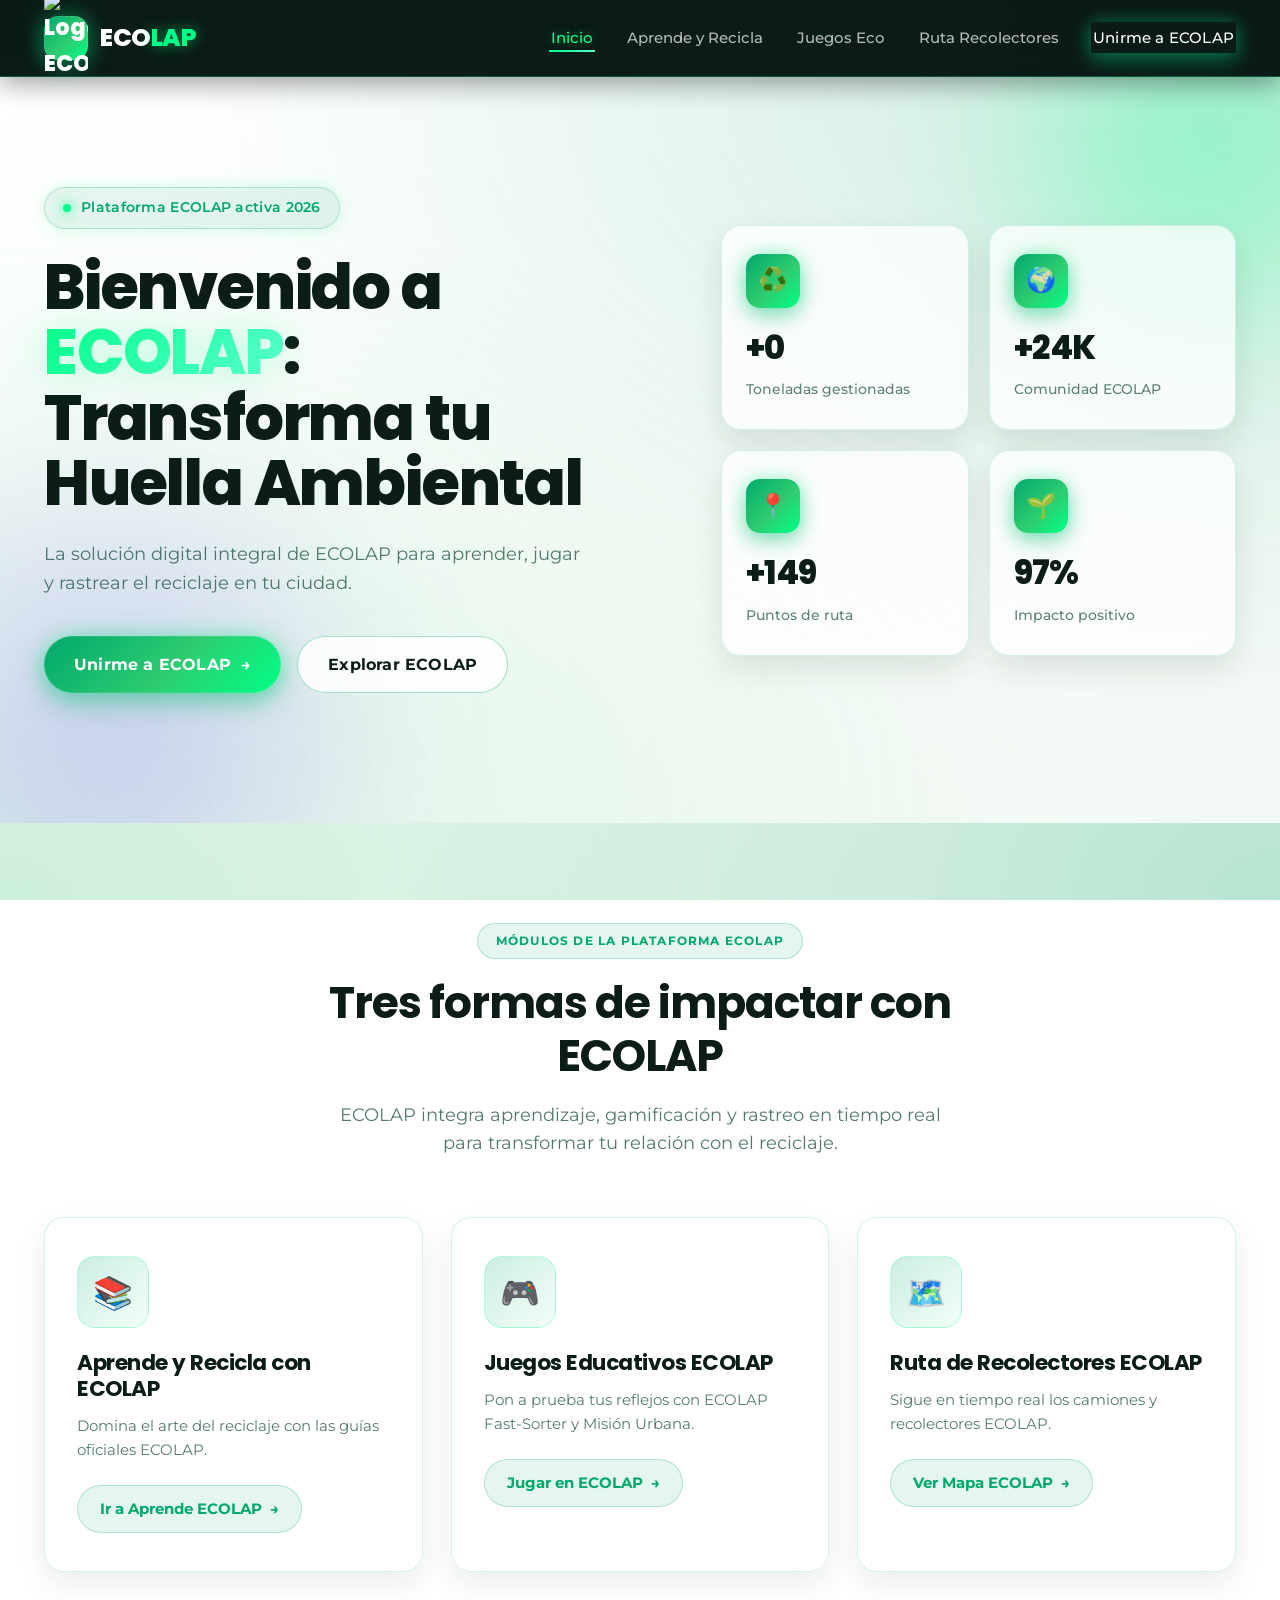
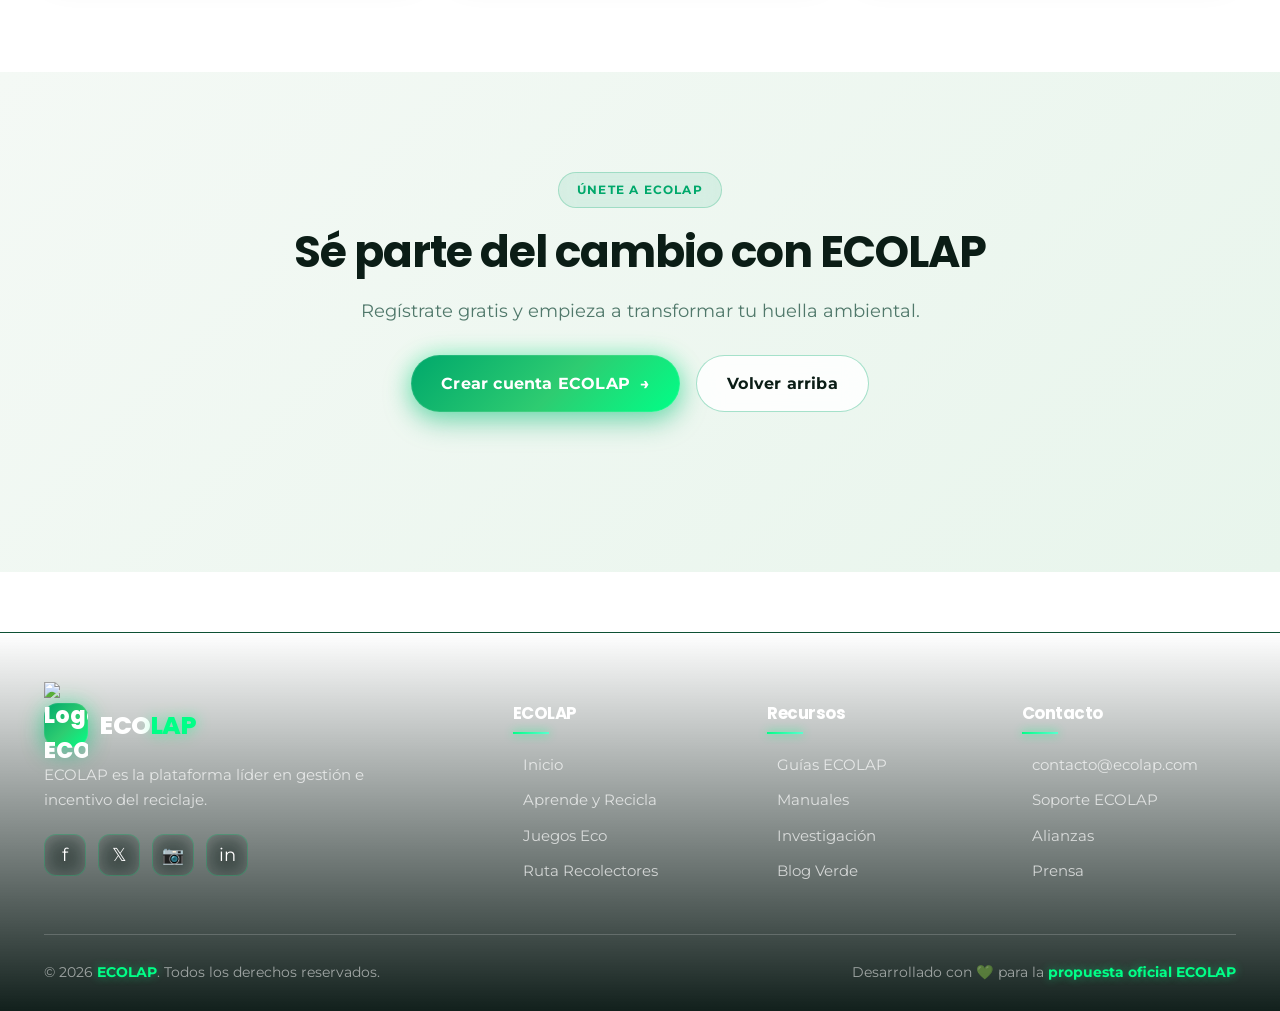
==== index.html @ e907e9e5 "Add files via upload" ====
<!DOCTYPE html>
<!-- Define el tipo de documento como HTML5 -->
<html lang="es">
<!-- Idioma del documento: español -->

<head>
    <!-- Cabecera con metadatos del documento -->

    <meta charset="UTF-8">
    <!-- Codificación UTF-8 para caracteres especiales del español -->

    <meta name="viewport" content="width=device-width, initial-scale=1.0">
    <!-- Hace la página responsiva en dispositivos móviles -->

    <meta name="description" content="ECOLAP - Plataforma integral para aprender, jugar y rastrear el reciclaje en tu ciudad.">
    <!-- Descripción del sitio para SEO -->

    <meta name="author" content="Equipo ECOLAP">
    <meta name="keywords" content="ECOLAP, reciclaje, sostenibilidad, medio ambiente, economía circular">
    <!-- Palabras clave para indexación en buscadores -->

    <title>ECOLAP | Inicio - Transforma tu Huella Ambiental</title>
    <!-- Título de la pestaña del navegador -->

    <!-- Carga de Google Fonts Montserrat y Poppins -->
    <link rel="preconnect" href="https://fonts.googleapis.com">
    <link rel="preconnect" href="https://fonts.gstatic.com" crossorigin>
    <link href="https://fonts.googleapis.com/css2?family=Montserrat:wght@300;400;500;600;700;800;900&family=Poppins:wght@300;400;500;600;700;800;900&display=swap" rel="stylesheet">

    <!-- Enlace a la hoja de estilos externa styles.css (eco-tech glassmorphism) -->
    <!-- Icono de la pestaña del navegador (favicon) con el logo oficial ECOLAP -->
    <link rel="icon" type="image/png" href="../../../../../../Img/ecolap.png">
    <link rel="apple-touch-icon" href="../../../../../../Img/ecolap.png">

    <link rel="stylesheet" href="styles.css">
</head>

<body class="ecolap-light">
    <!-- Inicio del cuerpo del documento -->

    <!-- ==========================================================
         HEADER / BARRA DE NAVEGACIÓN ECOLAP
         ========================================================== -->
    <header class="ecolap-header">
        <div class="container">
            <nav class="ecolap-nav">
                <a href="index.html" class="ecolap-logo">
                    <div class="ecolap-logo-icon"><img src="../../../../../../Img/ecolap.png" alt="Logo ECOLAP" class="ecolap-logo-img"></div>
                    <div class="ecolap-logo-text">ECO<span>LAP</span></div>
                </a>
                <ul class="ecolap-menu" id="ecolapMenu">
                    <li><a href="index.html" class="active">Inicio</a></li>
                    <li><a href="aprende.html">Aprende y Recicla</a></li>
                    <li><a href="juegos.html">Juegos Eco</a></li>
                    <li><a href="mapa.html">Ruta Recolectores</a></li>
                    <li><a href="#registro" class="ecolap-cta-nav">Unirme a ECOLAP</a></li>
                </ul>
                <button class="ecolap-burger" id="ecolapBurger" aria-label="Menú ECOLAP">
                    <span></span>
                    <span></span>
                    <span></span>
                </button>
            </nav>
        </div>
    </header>

    <!-- ==========================================================
         SECCIÓN HERO
         ========================================================== -->
    <section class="ecolap-hero" id="inicio">
        <div class="container">
            <div class="ecolap-hero-content">
                <div class="ecolap-hero-text">
                    <div class="ecolap-badge">
                        <span class="ecolap-badge-dot"></span>
                        Plataforma ECOLAP activa 2026
                    </div>
                    <h1>Bienvenido a <span>ECOLAP</span>: Transforma tu Huella Ambiental</h1>
                    <p>La solución digital integral de ECOLAP para aprender, jugar y rastrear el reciclaje en tu ciudad.</p>
                    <div class="ecolap-hero-buttons">
                        <a href="#registro" class="ecolap-btn-primary">Unirme a ECOLAP <span>→</span></a>
                        <a href="aprende.html" class="ecolap-btn-secondary">Explorar ECOLAP</a>
                    </div>
                </div>
                <div class="ecolap-hero-stats">
                    <div class="ecolap-stat-card">
                        <div class="ecolap-stat-icon">♻️</div>
                        <div class="ecolap-stat-number">+1.000</div>
                        <div class="ecolap-stat-label">Toneladas gestionadas</div>
                    </div>
                    <div class="ecolap-stat-card">
                        <div class="ecolap-stat-icon">🌍</div>
                        <div class="ecolap-stat-number">+25K</div>
                        <div class="ecolap-stat-label">Comunidad ECOLAP</div>
                    </div>
                    <div class="ecolap-stat-card">
                        <div class="ecolap-stat-icon">📍</div>
                        <div class="ecolap-stat-number">+150</div>
                        <div class="ecolap-stat-label">Puntos de ruta</div>
                    </div>
                    <div class="ecolap-stat-card">
                        <div class="ecolap-stat-icon">🌱</div>
                        <div class="ecolap-stat-number">98%</div>
                        <div class="ecolap-stat-label">Impacto positivo</div>
                    </div>
                </div>
            </div>
        </div>
    </section>

    <!-- ==========================================================
         SECCIÓN DE MÓDULOS RESUMIDOS
         ========================================================== -->
    <section class="ecolap-section" id="modulos">
        <div class="container">
            <div class="ecolap-section-header">
                <span class="ecolap-section-tag">Módulos de la plataforma ECOLAP</span>
                <h2 class="ecolap-section-title">Tres formas de impactar con ECOLAP</h2>
                <p class="ecolap-section-subtitle">ECOLAP integra aprendizaje, gamificación y rastreo en tiempo real para transformar tu relación con el reciclaje.</p>
            </div>
            <div class="ecolap-cards-grid">
                <div class="ecolap-card">
                    <div class="ecolap-card-icon">📚</div>
                    <h3>Aprende y Recicla con ECOLAP</h3>
                    <p>Domina el arte del reciclaje con las guías oficiales ECOLAP.</p>
                    <a href="aprende.html" class="ecolap-card-link">Ir a Aprende ECOLAP <span>→</span></a>
                </div>
                <div class="ecolap-card">
                    <div class="ecolap-card-icon">🎮</div>
                    <h3>Juegos Educativos ECOLAP</h3>
                    <p>Pon a prueba tus reflejos con ECOLAP Fast-Sorter y Misión Urbana.</p>
                    <a href="juegos.html" class="ecolap-card-link">Jugar en ECOLAP <span>→</span></a>
                </div>
                <div class="ecolap-card">
                    <div class="ecolap-card-icon">🗺️</div>
                    <h3>Ruta de Recolectores ECOLAP</h3>
                    <p>Sigue en tiempo real los camiones y recolectores ECOLAP.</p>
                    <a href="mapa.html" class="ecolap-card-link">Ver Mapa ECOLAP <span>→</span></a>
                </div>
            </div>
        </div>
    </section>

    <!-- ==========================================================
         SECCIÓN DE REGISTRO
         ========================================================== -->
    <section class="ecolap-section" id="registro" style="background: var(--ecolap-gradiente-suave);">
        <div class="container">
            <div class="ecolap-section-header">
                <span class="ecolap-section-tag">Únete a ECOLAP</span>
                <h2 class="ecolap-section-title">Sé parte del cambio con ECOLAP</h2>
                <p class="ecolap-section-subtitle">Regístrate gratis y empieza a transformar tu huella ambiental.</p>
                <div class="ecolap-hero-buttons" style="justify-content: center; margin-top: 30px;">
                    <a href="login.html" class="ecolap-btn-primary">Crear cuenta ECOLAP <span>→</span></a>
                    <a href="#inicio" class="ecolap-btn-secondary">Volver arriba</a>
                </div>
            </div>
        </div>
    </section>

    <!-- ==========================================================
         FOOTER ECOLAP
         ========================================================== -->
    <footer class="ecolap-footer">
        <div class="container">
            <div class="ecolap-footer-content">
                <div class="ecolap-footer-brand">
                    <a href="index.html" class="ecolap-logo">
                        <div class="ecolap-logo-icon"><img src="../../../../../../Img/ecolap.png" alt="Logo ECOLAP" class="ecolap-logo-img"></div>
                        <div class="ecolap-logo-text">ECO<span>LAP</span></div>
                    </a>
                    <p>ECOLAP es la plataforma líder en gestión e incentivo del reciclaje.</p>
                    <div class="ecolap-footer-social">
                        <a href="#" class="ecolap-social-link" aria-label="Facebook ECOLAP">f</a>
                        <a href="#" class="ecolap-social-link" aria-label="Twitter ECOLAP">𝕏</a>
                        <a href="#" class="ecolap-social-link" aria-label="Instagram ECOLAP">📷</a>
                        <a href="#" class="ecolap-social-link" aria-label="LinkedIn ECOLAP">in</a>
                    </div>
                </div>
                <div class="ecolap-footer-col">
                    <h4>ECOLAP</h4>
                    <ul>
                        <li><a href="index.html">Inicio</a></li>
                        <li><a href="aprende.html">Aprende y Recicla</a></li>
                        <li><a href="juegos.html">Juegos Eco</a></li>
                        <li><a href="mapa.html">Ruta Recolectores</a></li>
                    </ul>
                </div>
                <div class="ecolap-footer-col">
                    <h4>Recursos</h4>
                    <ul>
                        <li><a href="#">Guías ECOLAP</a></li>
                        <li><a href="#">Manuales</a></li>
                        <li><a href="#">Investigación</a></li>
                        <li><a href="#">Blog Verde</a></li>
                    </ul>
                </div>
                <div class="ecolap-footer-col">
                    <h4>Contacto</h4>
                    <ul>
                        <li><a href="mailto:contacto@ecolap.com">contacto@ecolap.com</a></li>
                        <li><a href="#">Soporte ECOLAP</a></li>
                        <li><a href="#">Alianzas</a></li>
                        <li><a href="#">Prensa</a></li>
                    </ul>
                </div>
            </div>
            <div class="ecolap-footer-bottom">
                <p>© 2026 <span>ECOLAP</span>. Todos los derechos reservados.</p>
                <p>Desarrollado con 💚 para la <span>propuesta oficial ECOLAP</span></p>
            </div>
        </div>
    </footer>

    <!-- ==========================================================
         NOTA (versión App Móvil): El banner promocional de
         descarga ("¡Lleva a ECOLAP en tu bolsillo!") se omite
         aquí a propósito: el usuario ya está dentro de la app
         instalada. Dicho banner solo existe en la versión Web.
         ========================================================== -->

    <!-- ==========================================================
         SCRIPT JAVASCRIPT compartido (app.js)
         Controla: menú móvil, animaciones, header, etc.
         ========================================================== -->
    <script src="app.js"></script>
</body>

</html>
---- styles.css ----
/* ===================================================
   ECOLAP - Hoja de Estilos Principal
   Plataforma para la gestión e incentivo del reciclaje
   Diseño: Eco-Tech · Glassmorphism · Futurista
   Paleta:
     Esmeralda   #00A86B
     Hoja        #2ECC71
     Neón Eco    #00FF87
     Oscuro      #0B1D16
     Profundo    #051410
     Cristal     rgba(255,255,255,0.06)
   =================================================== */


/* ==========================================================
   1. VARIABLES CSS
   ========================================================== */
:root {
    /* --- Colores primarios ECOLAP --- */
    --ecolap-esmeralda: #00A86B;
    --ecolap-hoja: #2ECC71;
    --ecolap-oscuro: #0B1D16;
    --ecolap-profundo: #051410;
    --ecolap-fondo: #F4F9F5;
    --ecolap-blanco: #FFFFFF;
    --ecolap-neon: #00FF87;

    /* --- Acentos futuristas --- */
    --ecolap-cyan: #5BFFD1;
    --ecolap-violeta: #7C5BFF;
    --ecolap-arena: #B8FFD8;

    /* --- Texto sobre cristal / oscuro --- */
    --ecolap-texto-claro: rgba(255, 255, 255, 0.92);
    --ecolap-texto-medio: rgba(255, 255, 255, 0.70);
    --ecolap-texto-suave: rgba(255, 255, 255, 0.55);

    /* --- Vidrio / glassmorphism --- */
    --vidrio-bg: rgba(255, 255, 255, 0.06);
    --vidrio-bg-hover: rgba(255, 255, 255, 0.10);
    --vidrio-bg-claro: rgba(255, 255, 255, 0.85);
    --vidrio-borde: rgba(0, 255, 135, 0.22);
    --vidrio-borde-fuerte: rgba(0, 255, 135, 0.45);
    --vidrio-borde-claro: rgba(255, 255, 255, 0.18);

    /* --- Sombras neón / glow --- */
    --ecolap-sombra-suave: rgba(11, 29, 22, 0.10);
    --ecolap-sombra-media: rgba(11, 29, 22, 0.22);
    --ecolap-sombra-fuerte: rgba(11, 29, 22, 0.40);
    --ecolap-sombra-verde: rgba(0, 168, 107, 0.40);
    --ecolap-sombra-neon: rgba(0, 255, 135, 0.55);
    --ecolap-glow-suave: 0 0 24px rgba(0, 255, 135, 0.20);
    --ecolap-glow-fuerte: 0 0 36px rgba(0, 255, 135, 0.45);

    /* --- Overlays --- */
    --ecolap-overlay-claro: rgba(0, 168, 107, 0.10);
    --ecolap-overlay-medio: rgba(0, 168, 107, 0.20);

    /* --- Gradientes oficiales ECOLAP --- */
    --ecolap-gradiente-principal: linear-gradient(135deg, #00A86B 0%, #2ECC71 55%, #00FF87 100%);
    --ecolap-gradiente-suave: linear-gradient(135deg, #F4F9F5 0%, #E8F5EC 100%);
    --ecolap-gradiente-oscuro: linear-gradient(135deg, #051410 0%, #0B1D16 50%, #0F3A2A 100%);
    --ecolap-gradiente-vidrio: linear-gradient(135deg, rgba(0, 168, 107, 0.20) 0%, rgba(0, 255, 135, 0.05) 100%);
    --ecolap-gradiente-neon: linear-gradient(135deg, #00FF87 0%, #5BFFD1 100%);
    --ecolap-gradiente-mesh:
        radial-gradient(at 0% 0%, rgba(0, 255, 135, 0.20) 0px, transparent 50%),
        radial-gradient(at 100% 0%, rgba(124, 91, 255, 0.18) 0px, transparent 50%),
        radial-gradient(at 100% 100%, rgba(0, 168, 107, 0.22) 0px, transparent 50%),
        radial-gradient(at 0% 100%, rgba(46, 204, 113, 0.18) 0px, transparent 50%);

    /* --- Tipografías --- */
    --fuente-principal: 'Montserrat', 'Poppins', sans-serif;
    --fuente-titulos: 'Poppins', sans-serif;

    /* --- Radios / espaciado --- */
    --radio-xs: 8px;
    --radio-sm: 14px;
    --radio-md: 20px;
    --radio-lg: 28px;
    --radio-pill: 50px;

    /* --- Transiciones / easings --- */
    --transicion-base: all 0.3s ease;
    --transicion-rapida: all 0.18s ease;
    --ease-bounce: cubic-bezier(0.34, 1.56, 0.64, 1);
    --ease-suave: cubic-bezier(0.22, 1, 0.36, 1);
}


/* ==========================================================
   2. RESET Y ESTILOS BASE
   ========================================================== */
* { margin: 0; padding: 0; box-sizing: border-box; }

html {
    scroll-behavior: smooth;
    scroll-padding-top: 90px;
}

body {
    font-family: var(--fuente-principal);
    color: var(--ecolap-oscuro);
    background: var(--ecolap-gradiente-oscuro);
    background-attachment: fixed;
    line-height: 1.6;
    overflow-x: hidden;
    -webkit-font-smoothing: antialiased;
    -moz-osx-font-smoothing: grayscale;
    min-height: 100vh;
}

/* Páginas claras (index, aprende, juegos, mapa) usan fondo claro */
body.ecolap-light {
    background:
        var(--ecolap-gradiente-mesh),
        linear-gradient(135deg, #F4F9F5 0%, #E8F5EC 100%);
    background-attachment: fixed;
    color: var(--ecolap-oscuro);
}

h1, h2, h3, h4, h5, h6 {
    font-family: var(--fuente-titulos);
    font-weight: 700;
    line-height: 1.2;
    color: inherit;
    letter-spacing: -0.5px;
}

a { text-decoration: none; color: inherit; transition: var(--transicion-base); }
img { max-width: 100%; display: block; }
ul, ol { list-style: none; }
button { font-family: inherit; cursor: pointer; border: none; background: none; }

/* Scrollbar personalizada eco */
::-webkit-scrollbar { width: 10px; height: 10px; }
::-webkit-scrollbar-track { background: rgba(11, 29, 22, 0.5); }
::-webkit-scrollbar-thumb {
    background: var(--ecolap-gradiente-principal);
    border-radius: 10px;
    border: 2px solid rgba(11, 29, 22, 0.5);
}
::-webkit-scrollbar-thumb:hover {
    background: var(--ecolap-gradiente-neon);
    box-shadow: var(--ecolap-glow-suave);
}


/* ==========================================================
   3. CONTENEDOR
   ========================================================== */
.container {
    max-width: 1240px;
    margin: 0 auto;
    padding: 0 24px;
    width: 100%;
}


/* ==========================================================
   4. HEADER / NAVEGACIÓN (GLASSMORPHISM)
   ========================================================== */
.ecolap-header {
    position: sticky;
    top: 0;
    z-index: 1000;
    /* Fondo oscuro casi sólido y uniforme: sin transparencias que
       dejen pasar fondos claros ni brillos blancos */
    background: rgba(5, 20, 16, 0.97);
    backdrop-filter: blur(10px);
    -webkit-backdrop-filter: blur(10px);
    border-bottom: 1px solid rgba(0, 255, 135, 0.28);
    box-shadow: 0 8px 24px rgba(0, 0, 0, 0.35);
    transition: background 0.3s ease, box-shadow 0.3s ease;
}

.ecolap-header.scrolled {
    background: rgba(5, 20, 16, 0.99);
    box-shadow: 0 12px 32px rgba(0, 0, 0, 0.45);
}

.ecolap-nav {
    display: flex;
    align-items: center;
    justify-content: space-between;
    padding: 16px 0;
    gap: 20px;
}

/* Logo */
.ecolap-logo {
    display: flex;
    align-items: center;
    gap: 12px;
    font-family: var(--fuente-titulos);
    font-weight: 800;
    font-size: 1.55rem;
    color: var(--ecolap-blanco);
    transition: var(--transicion-base);
}
.ecolap-logo:hover { transform: scale(1.04); }

.ecolap-logo-icon {
    width: 44px;
    height: 44px;
    background: var(--ecolap-gradiente-principal);
    border-radius: 14px;
    display: flex;
    align-items: center;
    justify-content: center;
    font-size: 1.4rem;
    box-shadow:
        0 8px 22px var(--ecolap-sombra-verde),
        0 0 24px rgba(0, 255, 135, 0.35),
        0 0 0 1px rgba(255, 255, 255, 0.08) inset;
    animation: ecolap-logo-pulse 3.5s ease-in-out infinite;
}

.ecolap-logo-text { letter-spacing: -0.5px; }
.ecolap-logo-text span {
    color: var(--ecolap-neon);
    text-shadow: 0 0 14px rgba(0, 255, 135, 0.55);
}

/* Menú */
.ecolap-menu {
    display: flex;
    align-items: center;
    gap: 30px;
}
.ecolap-menu a {
    font-weight: 500;
    font-size: 0.95rem;
    color: var(--ecolap-texto-medio);
    position: relative;
    padding: 6px 2px;
    /* Subrayado neón estable: se anima con background-size (sin pseudo-elementos
       que crezcan/encojan y provoquen parpadeo al mover el cursor entre items) */
    background-image: linear-gradient(90deg, var(--ecolap-neon), var(--ecolap-cyan));
    background-repeat: no-repeat;
    background-position: 50% calc(100% - 1px);
    background-size: 0% 2px;
    border-radius: 2px;
    will-change: background-size;
    transition: color 0.22s ease, background-size 0.32s var(--ease-suave);
}
.ecolap-menu a:hover,
.ecolap-menu a.active,
.ecolap-menu a:focus-visible {
    background-size: 100% 2px;
}
.ecolap-menu a:hover,
.ecolap-menu a:focus-visible {
    color: var(--ecolap-blanco);
}
.ecolap-menu a.active {
    color: var(--ecolap-neon);
    text-shadow: 0 0 12px rgba(0, 255, 135, 0.45);
}

/* El CTA tiene su propio fondo con gradiente: nunca recibe el subrayado */
.ecolap-menu a.ecolap-cta-nav {
    background-image: none;
}

/* CTA nav */
.ecolap-cta-nav {
    background: var(--ecolap-gradiente-principal);
    color: var(--ecolap-blanco) !important;
    padding: 12px 24px;
    border-radius: var(--radio-pill);
    font-weight: 700;
    letter-spacing: 0.2px;
    box-shadow:
        0 8px 22px var(--ecolap-sombra-verde),
        0 0 18px rgba(0, 255, 135, 0.30);
    transition: transform 0.3s var(--ease-suave), box-shadow 0.3s ease;
}
.ecolap-cta-nav:hover {
    transform: translateY(-2px);
    box-shadow:
        0 14px 30px rgba(0, 168, 107, 0.55),
        0 0 26px rgba(0, 255, 135, 0.55);
}

/* Hamburguesa */
.ecolap-burger {
    display: none;
    flex-direction: column;
    gap: 5px;
    padding: 8px;
    z-index: 1001;
}
.ecolap-burger span {
    width: 26px;
    height: 3px;
    background: var(--ecolap-neon);
    border-radius: 3px;
    box-shadow: 0 0 8px rgba(0, 255, 135, 0.55);
    transition: var(--transicion-base);
}
.ecolap-burger.active span:nth-child(1) { transform: rotate(45deg) translate(6px, 6px); }
.ecolap-burger.active span:nth-child(2) { opacity: 0; }
.ecolap-burger.active span:nth-child(3) { transform: rotate(-45deg) translate(6px, -6px); }


/* ==========================================================
   5. SECCIÓN HERO
   ========================================================== */
.ecolap-hero {
    position: relative;
    background:
        radial-gradient(ellipse at top right, rgba(0, 255, 135, 0.20), transparent 60%),
        radial-gradient(ellipse at bottom left, rgba(124, 91, 255, 0.18), transparent 60%),
        var(--ecolap-gradiente-oscuro);
    color: var(--ecolap-blanco);
    padding: 110px 0 130px;
    overflow: hidden;
}

body.ecolap-light .ecolap-hero {
    background:
        radial-gradient(ellipse at top right, rgba(0, 168, 107, 0.18), transparent 60%),
        radial-gradient(ellipse at bottom left, rgba(46, 204, 113, 0.15), transparent 60%),
        linear-gradient(135deg, #ffffff 0%, #F4F9F5 100%);
    color: var(--ecolap-oscuro);
}

.ecolap-hero::before,
.ecolap-hero::after {
    content: '';
    position: absolute;
    border-radius: 50%;
    filter: blur(60px);
    z-index: 0;
    pointer-events: none;
}
.ecolap-hero::before {
    top: -180px; right: -180px;
    width: 520px; height: 520px;
    background: radial-gradient(circle, rgba(0, 255, 135, 0.35) 0%, transparent 70%);
    animation: ecolap-blob 18s ease-in-out infinite;
}
.ecolap-hero::after {
    bottom: -220px; left: -200px;
    width: 620px; height: 620px;
    background: radial-gradient(circle, rgba(124, 91, 255, 0.28) 0%, transparent 70%);
    animation: ecolap-blob 22s ease-in-out infinite reverse;
}

.ecolap-hero-content {
    position: relative;
    z-index: 1;
    display: grid;
    grid-template-columns: 1.2fr 1fr;
    gap: 60px;
    align-items: center;
}

.ecolap-hero-text {
    animation: ecolap-fade-in-up 0.9s var(--ease-suave) both;
}

/* Badge superior neón */
.ecolap-badge {
    display: inline-flex;
    align-items: center;
    gap: 10px;
    background: var(--vidrio-bg);
    backdrop-filter: blur(12px);
    -webkit-backdrop-filter: blur(12px);
    border: 1px solid var(--vidrio-borde);
    color: var(--ecolap-neon);
    padding: 9px 18px;
    border-radius: var(--radio-pill);
    font-weight: 600;
    font-size: 0.85rem;
    margin-bottom: 26px;
    box-shadow: 0 0 18px rgba(0, 255, 135, 0.18);
    letter-spacing: 0.3px;
}

body.ecolap-light .ecolap-badge {
    background: rgba(0, 168, 107, 0.10);
    border-color: rgba(0, 168, 107, 0.25);
    color: var(--ecolap-esmeralda);
}

.ecolap-badge-dot {
    width: 8px;
    height: 8px;
    background: var(--ecolap-neon);
    border-radius: 50%;
    box-shadow: 0 0 12px var(--ecolap-neon), 0 0 22px rgba(0, 255, 135, 0.5);
    animation: ecolap-pulse 1.6s infinite;
}

.ecolap-hero h1 {
    font-size: clamp(2.3rem, 5vw, 3.9rem);
    font-weight: 800;
    margin-bottom: 22px;
    letter-spacing: -1.2px;
    line-height: 1.05;
}

.ecolap-hero h1 span {
    background: var(--ecolap-gradiente-neon);
    -webkit-background-clip: text;
    -webkit-text-fill-color: transparent;
    background-clip: text;
    color: transparent;
    filter: drop-shadow(0 0 18px rgba(0, 255, 135, 0.25));
}

.ecolap-hero p {
    font-size: 1.15rem;
    color: rgba(226, 245, 234, 0.88);
    margin-bottom: 38px;
    max-width: 540px;
}
body.ecolap-light .ecolap-hero p { color: rgba(27, 77, 62, 0.75); }

/* Botones hero */
.ecolap-hero-buttons {
    display: flex;
    gap: 16px;
    flex-wrap: wrap;
}

/* Grid stats */
.ecolap-hero-stats {
    display: grid;
    grid-template-columns: 1fr 1fr;
    gap: 20px;
    animation: ecolap-fade-in-up 1.1s var(--ease-suave) 0.2s both;
}

/* Stat cards: cristal */
.ecolap-stat-card {
    background: var(--vidrio-bg);
    backdrop-filter: blur(14px) saturate(160%);
    -webkit-backdrop-filter: blur(14px) saturate(160%);
    padding: 28px 24px;
    border-radius: var(--radio-md);
    border: 1px solid var(--vidrio-borde-claro);
    box-shadow:
        0 12px 30px rgba(0, 0, 0, 0.25),
        0 0 0 1px rgba(255, 255, 255, 0.04) inset;
    transition: transform 0.4s var(--ease-suave), box-shadow 0.4s var(--ease-suave), border-color 0.4s var(--ease-suave);
    color: var(--ecolap-blanco);
    position: relative;
    overflow: hidden;
}
.ecolap-stat-card::after {
    content: '';
    position: absolute;
    top: -50%; left: -50%;
    width: 200%; height: 200%;
    background: conic-gradient(from 0deg, transparent, rgba(0, 255, 135, 0.18), transparent 30%);
    opacity: 0;
    transition: opacity 0.5s ease;
    animation: ecolap-spin 8s linear infinite;
    pointer-events: none;
}
.ecolap-stat-card:hover::after { opacity: 1; }
.ecolap-stat-card:hover {
    transform: translateY(-6px);
    border-color: var(--vidrio-borde-fuerte);
    box-shadow:
        0 22px 50px rgba(0, 0, 0, 0.35),
        0 0 28px rgba(0, 255, 135, 0.30);
}

body.ecolap-light .ecolap-stat-card {
    background: rgba(255, 255, 255, 0.75);
    color: var(--ecolap-oscuro);
    border-color: rgba(0, 168, 107, 0.15);
    box-shadow: 0 14px 32px rgba(11, 29, 22, 0.10);
}

.ecolap-stat-icon {
    width: 54px;
    height: 54px;
    background: var(--ecolap-gradiente-principal);
    border-radius: 14px;
    display: flex;
    align-items: center;
    justify-content: center;
    font-size: 1.5rem;
    margin-bottom: 14px;
    box-shadow: 0 8px 22px var(--ecolap-sombra-verde), 0 0 18px rgba(0, 255, 135, 0.30);
}

.ecolap-stat-number {
    font-family: var(--fuente-titulos);
    font-size: 2.05rem;
    font-weight: 800;
    margin-bottom: 4px;
    letter-spacing: -1px;
}

.ecolap-stat-label {
    font-size: 0.9rem;
    color: rgba(214, 245, 228, 0.88);
    font-weight: 500;
}
body.ecolap-light .ecolap-stat-label { color: rgba(27, 77, 62, 0.70); }


/* ==========================================================
   6. BOTONES (CTAs)
   ========================================================== */
.ecolap-btn-primary,
.ecolap-btn-secondary {
    display: inline-flex;
    align-items: center;
    gap: 10px;
    padding: 15px 30px;
    border-radius: var(--radio-pill);
    font-weight: 700;
    font-size: 1rem;
    letter-spacing: 0.2px;
    transition: transform 0.3s var(--ease-suave), box-shadow 0.3s var(--ease-suave), background 0.3s ease;
    cursor: pointer;
    position: relative;
    overflow: hidden;
}

.ecolap-btn-primary {
    background: var(--ecolap-gradiente-principal);
    color: var(--ecolap-blanco);
    box-shadow:
        0 10px 28px var(--ecolap-sombra-verde),
        0 0 22px rgba(0, 255, 135, 0.35),
        0 0 0 1px rgba(255, 255, 255, 0.10) inset;
}
.ecolap-btn-primary::before {
    content: '';
    position: absolute;
    top: 0; left: -100%;
    width: 100%; height: 100%;
    background: linear-gradient(90deg, transparent, rgba(255, 255, 255, 0.35), transparent);
    transition: left 0.55s ease;
}
.ecolap-btn-primary:hover::before { left: 100%; }
.ecolap-btn-primary:hover {
    transform: translateY(-3px);
    color: var(--ecolap-blanco);
    box-shadow:
        0 16px 36px rgba(0, 168, 107, 0.55),
        0 0 30px rgba(0, 255, 135, 0.55);
}

.ecolap-btn-secondary {
    background: var(--vidrio-bg);
    color: var(--ecolap-blanco);
    border: 1.5px solid var(--vidrio-borde);
    backdrop-filter: blur(12px);
    -webkit-backdrop-filter: blur(12px);
}
.ecolap-btn-secondary:hover {
    background: rgba(0, 255, 135, 0.15);
    border-color: var(--ecolap-neon);
    color: var(--ecolap-neon);
    transform: translateY(-3px);
    box-shadow: 0 12px 30px rgba(0, 255, 135, 0.30);
}
body.ecolap-light .ecolap-btn-secondary {
    background: rgba(255, 255, 255, 0.85);
    color: var(--ecolap-oscuro);
    border-color: rgba(0, 168, 107, 0.35);
}
body.ecolap-light .ecolap-btn-secondary:hover {
    background: var(--ecolap-esmeralda);
    color: var(--ecolap-blanco);
    border-color: var(--ecolap-esmeralda);
}


/* ==========================================================
   7. SECCIONES GENERALES
   ========================================================== */
.ecolap-section {
    padding: 100px 0;
    position: relative;
}
body.ecolap-light .ecolap-section { color: var(--ecolap-oscuro); }

.ecolap-section-header {
    text-align: center;
    max-width: 740px;
    margin: 0 auto 60px;
}

.ecolap-section-tag {
    display: inline-block;
    background: var(--vidrio-bg);
    border: 1px solid var(--vidrio-borde);
    color: var(--ecolap-neon);
    padding: 7px 18px;
    border-radius: var(--radio-pill);
    font-weight: 700;
    font-size: 0.78rem;
    margin-bottom: 18px;
    letter-spacing: 1.2px;
    text-transform: uppercase;
    backdrop-filter: blur(8px);
}
body.ecolap-light .ecolap-section-tag {
    background: rgba(0, 168, 107, 0.10);
    border-color: rgba(0, 168, 107, 0.25);
    color: var(--ecolap-esmeralda);
}

.ecolap-section-title {
    font-size: clamp(1.9rem, 4vw, 2.75rem);
    margin-bottom: 18px;
    letter-spacing: -1px;
}

body:not(.ecolap-light) .ecolap-section-title { color: var(--ecolap-blanco); }

.ecolap-section-subtitle {
    font-size: 1.1rem;
    color: rgba(226, 245, 234, 0.88);
    max-width: 620px;
    margin: 0 auto;
}
body.ecolap-light .ecolap-section-subtitle { color: rgba(27, 77, 62, 0.75); }


/* ==========================================================
   8. TARJETAS DE CONTENIDO (CARDS)
   ========================================================== */
.ecolap-cards-grid {
    display: grid;
    grid-template-columns: repeat(auto-fit, minmax(300px, 1fr));
    gap: 28px;
}

.ecolap-card {
    background: var(--vidrio-bg);
    backdrop-filter: blur(14px) saturate(160%);
    -webkit-backdrop-filter: blur(14px) saturate(160%);
    border-radius: var(--radio-md);
    padding: 38px 32px;
    border: 1px solid var(--vidrio-borde-claro);
    box-shadow:
        0 12px 32px rgba(0, 0, 0, 0.30),
        0 0 0 1px rgba(255, 255, 255, 0.04) inset;
    transition: transform 0.4s var(--ease-suave), border-color 0.4s ease, box-shadow 0.4s var(--ease-suave);
    position: relative;
    overflow: hidden;
    color: var(--ecolap-blanco);
}

body.ecolap-light .ecolap-card {
    background: rgba(255, 255, 255, 0.85);
    color: var(--ecolap-oscuro);
    border-color: rgba(0, 168, 107, 0.15);
    box-shadow: 0 12px 30px rgba(11, 29, 22, 0.08);
}

/* Borde superior neón animado */
.ecolap-card::before {
    content: '';
    position: absolute;
    top: 0; left: 0;
    width: 100%; height: 3px;
    background: var(--ecolap-gradiente-neon);
    transform: scaleX(0);
    transform-origin: left;
    transition: transform 0.5s var(--ease-suave);
    box-shadow: 0 0 18px var(--ecolap-neon);
}

/* Halo interno al hacer hover */
.ecolap-card::after {
    content: '';
    position: absolute;
    inset: 0;
    background: radial-gradient(circle at top right, rgba(0, 255, 135, 0.10), transparent 60%);
    opacity: 0;
    transition: opacity 0.5s ease;
    pointer-events: none;
}

.ecolap-card:hover {
    transform: translateY(-8px);
    border-color: var(--vidrio-borde-fuerte);
    box-shadow:
        0 26px 60px rgba(0, 0, 0, 0.45),
        0 0 30px rgba(0, 255, 135, 0.30);
}
.ecolap-card:hover::before { transform: scaleX(1); }
.ecolap-card:hover::after { opacity: 1; }

.ecolap-card-icon {
    width: 72px;
    height: 72px;
    background: var(--ecolap-gradiente-vidrio);
    border: 1px solid var(--vidrio-borde);
    border-radius: 18px;
    display: flex;
    align-items: center;
    justify-content: center;
    font-size: 2rem;
    margin-bottom: 22px;
    transition: transform 0.45s var(--ease-bounce), background 0.4s ease, box-shadow 0.4s ease;
}
.ecolap-card:hover .ecolap-card-icon {
    background: var(--ecolap-gradiente-principal);
    transform: rotate(-8deg) scale(1.08);
    box-shadow: 0 12px 28px var(--ecolap-sombra-verde), 0 0 24px rgba(0, 255, 135, 0.40);
}

.ecolap-card h3 {
    font-size: 1.35rem;
    margin-bottom: 12px;
}

.ecolap-card p {
    color: rgba(226, 245, 234, 0.85);
    font-size: 0.95rem;
    margin-bottom: 22px;
}
body.ecolap-light .ecolap-card p { color: rgba(27, 77, 62, 0.75); }

.ecolap-card ul {
    margin-bottom: 24px;
    padding-left: 0;
    color: var(--ecolap-texto-medio);
    font-size: 0.9rem;
    display: flex;
    flex-direction: column;
    gap: 8px;
}
.ecolap-card ul li {
    padding-left: 26px;
    position: relative;
}
.ecolap-card ul li::before {
    content: '✓';
    position: absolute;
    left: 0;
    color: var(--ecolap-neon);
    font-weight: 800;
    text-shadow: 0 0 10px rgba(0, 255, 135, 0.55);
}

.ecolap-card-link {
    display: inline-flex;
    align-items: center;
    gap: 8px;
    color: var(--ecolap-neon);
    font-weight: 700;
    font-size: 0.95rem;
    padding: 11px 22px;
    background: var(--vidrio-bg);
    border: 1px solid var(--vidrio-borde);
    border-radius: var(--radio-pill);
    transition: var(--transicion-base);
    backdrop-filter: blur(8px);
}
body.ecolap-light .ecolap-card-link {
    background: rgba(0, 168, 107, 0.10);
    border-color: rgba(0, 168, 107, 0.25);
    color: var(--ecolap-esmeralda);
}
.ecolap-card-link:hover {
    background: var(--ecolap-gradiente-principal);
    color: var(--ecolap-blanco);
    border-color: transparent;
    gap: 12px;
    box-shadow: 0 10px 24px var(--ecolap-sombra-verde), 0 0 20px rgba(0, 255, 135, 0.40);
}


/* ==========================================================
   9. JUEGOS (ECO-GAMING / GLASS DARK)
   ========================================================== */
.ecolap-games {
    background:
        radial-gradient(ellipse at top, rgba(0, 255, 135, 0.12), transparent 60%),
        linear-gradient(180deg, #0B1D16 0%, #051410 100%);
    color: var(--ecolap-blanco);
}
body.ecolap-light .ecolap-games {
    background:
        radial-gradient(ellipse at top, rgba(0, 168, 107, 0.10), transparent 60%),
        linear-gradient(180deg, #F4F9F5 0%, #E8F5EC 100%);
    color: var(--ecolap-oscuro);
}

.ecolap-games-grid {
    display: grid;
    grid-template-columns: repeat(auto-fit, minmax(320px, 1fr));
    gap: 30px;
}

.ecolap-game-card {
    background: linear-gradient(160deg, rgba(0, 255, 135, 0.10) 0%, rgba(11, 29, 22, 0.65) 60%);
    backdrop-filter: blur(14px);
    -webkit-backdrop-filter: blur(14px);
    border-radius: var(--radio-lg);
    overflow: hidden;
    border: 1px solid var(--vidrio-borde);
    box-shadow:
        0 16px 40px rgba(0, 0, 0, 0.45),
        0 0 30px rgba(0, 255, 135, 0.18);
    transition: transform 0.4s var(--ease-suave), box-shadow 0.4s var(--ease-suave), border-color 0.4s ease;
    color: var(--ecolap-blanco);
    position: relative;
}
.ecolap-game-card::before {
    content: '';
    position: absolute;
    inset: 0;
    border-radius: inherit;
    padding: 1px;
    background: linear-gradient(135deg, rgba(0, 255, 135, 0.5), transparent 40%, rgba(124, 91, 255, 0.4));
    -webkit-mask: linear-gradient(#000 0 0) content-box, linear-gradient(#000 0 0);
    -webkit-mask-composite: xor;
    mask-composite: exclude;
    pointer-events: none;
    opacity: 0.7;
}
.ecolap-game-card:hover {
    transform: translateY(-10px) scale(1.01);
    box-shadow: 0 28px 60px rgba(0, 0, 0, 0.55), 0 0 40px rgba(0, 255, 135, 0.40);
    border-color: var(--vidrio-borde-fuerte);
}

.ecolap-game-image {
    height: 180px;
    background: var(--ecolap-gradiente-principal);
    position: relative;
    display: flex;
    align-items: center;
    justify-content: center;
    overflow: hidden;
}
.ecolap-game-image::before {
    content: '';
    position: absolute;
    top: -50%; right: -30%;
    width: 260px; height: 260px;
    background: rgba(255, 255, 255, 0.18);
    border-radius: 50%;
    filter: blur(8px);
}
.ecolap-game-image::after {
    content: '';
    position: absolute;
    bottom: -40%; left: -20%;
    width: 220px; height: 220px;
    background: rgba(0, 0, 0, 0.25);
    border-radius: 50%;
    filter: blur(10px);
}

.ecolap-game-emoji {
    font-size: 4.5rem;
    position: relative;
    z-index: 1;
    filter: drop-shadow(0 6px 14px rgba(0, 0, 0, 0.4));
    transition: transform 0.4s var(--ease-bounce);
}
.ecolap-game-card:hover .ecolap-game-emoji { transform: scale(1.15) rotate(-6deg); }

.ecolap-game-badge {
    position: absolute;
    top: 16px; right: 16px;
    background: var(--ecolap-neon);
    color: var(--ecolap-oscuro);
    padding: 6px 14px;
    border-radius: var(--radio-pill);
    font-size: 0.72rem;
    font-weight: 800;
    z-index: 2;
    text-transform: uppercase;
    letter-spacing: 0.8px;
    box-shadow: 0 0 18px rgba(0, 255, 135, 0.60);
}

.ecolap-game-content { padding: 28px 26px; }
.ecolap-game-content h3 {
    color: var(--ecolap-blanco);
    font-size: 1.4rem;
    margin-bottom: 10px;
}
.ecolap-game-content p {
    color: rgba(255, 255, 255, 0.90);
    font-size: 0.95rem;
    margin-bottom: 22px;
}
.ecolap-game-content ul {
    margin-bottom: 24px;
    color: rgba(214, 255, 232, 0.92);
    font-size: 0.9rem;
    display: flex;
    flex-direction: column;
    gap: 8px;
}
.ecolap-game-content ul li {
    padding-left: 24px;
    position: relative;
}
.ecolap-game-content ul li::before {
    content: '▸';
    position: absolute;
    left: 0;
    color: var(--ecolap-neon);
    text-shadow: 0 0 10px rgba(0, 255, 135, 0.55);
}

.ecolap-game-btn {
    display: inline-flex;
    align-items: center;
    gap: 8px;
    background: var(--ecolap-neon);
    color: var(--ecolap-oscuro);
    padding: 13px 24px;
    border-radius: var(--radio-pill);
    font-weight: 800;
    font-size: 0.95rem;
    transition: var(--transicion-base);
    box-shadow: 0 8px 22px rgba(0, 255, 135, 0.45), 0 0 18px rgba(0, 255, 135, 0.30);
}
.ecolap-game-btn:hover {
    background: var(--ecolap-blanco);
    transform: translateX(4px) translateY(-2px);
    color: var(--ecolap-oscuro);
    box-shadow: 0 12px 30px rgba(255, 255, 255, 0.25), 0 0 22px rgba(0, 255, 135, 0.50);
}


/* ==========================================================
   10. MAPA INTERACTIVO
   ========================================================== */
.ecolap-map {
    background-color: transparent;
}

.ecolap-map-wrapper {
    background: var(--vidrio-bg);
    backdrop-filter: blur(16px) saturate(160%);
    -webkit-backdrop-filter: blur(16px) saturate(160%);
    border-radius: var(--radio-lg);
    padding: 50px 40px;
    border: 1px solid var(--vidrio-borde-claro);
    box-shadow:
        0 22px 60px rgba(0, 0, 0, 0.30),
        0 0 0 1px rgba(255, 255, 255, 0.04) inset;
}

body.ecolap-light .ecolap-map-wrapper {
    background: rgba(255, 255, 255, 0.85);
    border-color: rgba(0, 168, 107, 0.20);
    box-shadow: 0 18px 50px rgba(11, 29, 22, 0.10);
}

.ecolap-map-header {
    display: flex;
    justify-content: space-between;
    align-items: center;
    margin-bottom: 30px;
    flex-wrap: wrap;
    gap: 16px;
}
.ecolap-map-header h3 {
    font-size: 1.5rem;
    color: var(--ecolap-blanco);
}
body.ecolap-light .ecolap-map-header h3 { color: var(--ecolap-oscuro); }

.ecolap-live-badge {
    display: inline-flex;
    align-items: center;
    gap: 8px;
    background: var(--vidrio-bg);
    border: 1px solid var(--vidrio-borde);
    color: var(--ecolap-neon);
    padding: 9px 18px;
    border-radius: var(--radio-pill);
    font-weight: 800;
    font-size: 0.82rem;
    letter-spacing: 0.8px;
    box-shadow: 0 0 22px rgba(0, 255, 135, 0.30);
    backdrop-filter: blur(8px);
}

.ecolap-live-dot {
    width: 10px; height: 10px;
    background: #ff4757;
    border-radius: 50%;
    animation: ecolap-pulse-rojo 1.5s infinite;
    box-shadow: 0 0 12px #ff4757;
}

/* Panel filtros */
.ecolap-filters {
    display: grid;
    grid-template-columns: repeat(auto-fit, minmax(220px, 1fr));
    gap: 16px;
    background: var(--vidrio-bg);
    backdrop-filter: blur(12px);
    -webkit-backdrop-filter: blur(12px);
    padding: 24px;
    border-radius: var(--radio-md);
    box-shadow: 0 8px 25px rgba(0, 0, 0, 0.25);
    margin-bottom: 28px;
    border: 1px solid var(--vidrio-borde-claro);
}
body.ecolap-light .ecolap-filters {
    background: rgba(255, 255, 255, 0.80);
    border-color: rgba(0, 168, 107, 0.18);
}

.ecolap-filter-group label {
    display: block;
    font-size: 0.78rem;
    font-weight: 700;
    color: var(--ecolap-neon);
    margin-bottom: 8px;
    text-transform: uppercase;
    letter-spacing: 1px;
}
body.ecolap-light .ecolap-filter-group label { color: var(--ecolap-esmeralda); }

.ecolap-filter-group select {
    width: 100%;
    padding: 13px 16px;
    border: 1.5px solid var(--vidrio-borde);
    border-radius: var(--radio-sm);
    background: rgba(0, 0, 0, 0.30);
    color: var(--ecolap-blanco);
    font-family: inherit;
    font-size: 0.95rem;
    cursor: pointer;
    transition: var(--transicion-base);
    backdrop-filter: blur(8px);
    appearance: none;
    background-image: url("data:image/svg+xml,%3Csvg xmlns='http://www.w3.org/2000/svg' width='12' height='8' viewBox='0 0 12 8' fill='none'%3E%3Cpath d='M1 1l5 5 5-5' stroke='%2300FF87' stroke-width='2' stroke-linecap='round' stroke-linejoin='round'/%3E%3C/svg%3E");
    background-repeat: no-repeat;
    background-position: right 16px center;
    padding-right: 42px;
}
body.ecolap-light .ecolap-filter-group select {
    background-color: rgba(244, 249, 245, 0.95);
    color: var(--ecolap-oscuro);
    border-color: rgba(0, 168, 107, 0.25);
    background-image: url("data:image/svg+xml,%3Csvg xmlns='http://www.w3.org/2000/svg' width='12' height='8' viewBox='0 0 12 8' fill='none'%3E%3Cpath d='M1 1l5 5 5-5' stroke='%2300A86B' stroke-width='2' stroke-linecap='round' stroke-linejoin='round'/%3E%3C/svg%3E");
}
.ecolap-filter-group select:hover {
    border-color: var(--ecolap-neon);
    box-shadow: 0 0 16px rgba(0, 255, 135, 0.25);
}
.ecolap-filter-group select:focus {
    outline: none;
    border-color: var(--ecolap-neon);
    box-shadow: 0 0 0 3px rgba(0, 255, 135, 0.18);
}

/* Canvas del mapa */
.ecolap-map-canvas {
    position: relative;
    height: 500px;
    background:
        radial-gradient(ellipse at top right, rgba(0, 255, 135, 0.30), transparent 60%),
        linear-gradient(135deg, #0a2e23 0%, #103a2a 50%, #0a2419 100%);
    border-radius: var(--radio-md);
    overflow: hidden;
    box-shadow:
        inset 0 4px 24px rgba(0, 0, 0, 0.45),
        0 0 0 2px var(--vidrio-borde);
}
body.ecolap-light .ecolap-map-canvas {
    background: radial-gradient(ellipse at top right, rgba(46, 204, 113, 0.30), transparent 60%),
                linear-gradient(135deg, #d4ebd9 0%, #b8e0c2 50%, #9fd4ad 100%);
    box-shadow: inset 0 4px 20px rgba(11, 29, 22, 0.15), 0 0 0 2px rgba(0, 168, 107, 0.20);
}

/* Cuadrícula futurista */
.ecolap-map-canvas::before {
    content: '';
    position: absolute;
    inset: 0;
    background-image:
        linear-gradient(rgba(0, 255, 135, 0.06) 1px, transparent 1px),
        linear-gradient(90deg, rgba(0, 255, 135, 0.06) 1px, transparent 1px);
    background-size: 40px 40px;
    pointer-events: none;
    z-index: 1;
}
body.ecolap-light .ecolap-map-canvas::before {
    background-image:
        linear-gradient(rgba(11, 29, 22, 0.05) 1px, transparent 1px),
        linear-gradient(90deg, rgba(11, 29, 22, 0.05) 1px, transparent 1px);
}

/* Carreteras */
.ecolap-road {
    position: absolute;
    background: rgba(255, 255, 255, 0.10);
    box-shadow: 0 0 12px rgba(0, 255, 135, 0.18);
    z-index: 2;
}
body.ecolap-light .ecolap-road { background: rgba(255, 255, 255, 0.85); box-shadow: 0 2px 8px rgba(0, 0, 0, 0.08); }
.ecolap-road-1 { top: 0; left: 0; width: 100%; height: 14px; }
.ecolap-road-2 { bottom: 0; left: 0; width: 100%; height: 14px; }
.ecolap-road-3 { top: 0; left: 0; width: 14px; height: 100%; }
.ecolap-road-4 { top: 0; right: 0; width: 14px; height: 100%; }
.ecolap-road-5 { top: 50%; left: 0; width: 100%; height: 10px; transform: translateY(-50%); }
.ecolap-road-6 { top: 0; left: 50%; width: 10px; height: 100%; transform: translateX(-50%); }
.ecolap-road-7 { top: 25%; left: 10%; width: 80%; height: 8px; transform: rotate(8deg); }
.ecolap-road-8 { top: 70%; left: 15%; width: 70%; height: 8px; transform: rotate(-6deg); }

/* Parques */
.ecolap-park {
    position: absolute;
    background: radial-gradient(circle, rgba(46, 204, 113, 0.35) 0%, rgba(0, 168, 107, 0.10) 100%);
    border-radius: 50%;
    border: 2px dashed rgba(0, 255, 135, 0.40);
    z-index: 2;
    animation: ecolap-pulse 4s ease-in-out infinite;
}
.ecolap-park-1 { top: 10%; left: 10%; width: 100px; height: 100px; }
.ecolap-park-2 { top: 60%; right: 10%; width: 130px; height: 130px; animation-delay: 1s; }
.ecolap-park-3 { bottom: 15%; left: 25%; width: 80px; height: 80px; animation-delay: 2s; }

/* Marcadores */
.ecolap-marker {
    position: absolute;
    z-index: 5;
    cursor: pointer;
    transition: transform 0.3s var(--ease-suave);
}
.ecolap-marker:hover { transform: scale(1.18); }

.ecolap-marker-truck,
.ecolap-marker-collector,
.ecolap-marker-recycle {
    display: flex;
    align-items: center;
    justify-content: center;
    color: var(--ecolap-blanco);
    border: 3px solid rgba(255, 255, 255, 0.95);
    animation: ecolap-float 3s ease-in-out infinite;
}

.ecolap-marker-truck {
    width: 52px; height: 52px;
    background: var(--ecolap-gradiente-principal);
    border-radius: 50%;
    font-size: 1.4rem;
    box-shadow: 0 8px 22px var(--ecolap-sombra-verde), 0 0 22px rgba(0, 255, 135, 0.45);
}

.ecolap-marker-collector {
    width: 44px; height: 44px;
    background: var(--ecolap-gradiente-hoja);
    border-radius: 50%;
    font-size: 1.1rem;
    box-shadow: 0 6px 16px rgba(46, 204, 113, 0.55), 0 0 18px rgba(46, 204, 113, 0.40);
}

.ecolap-marker-recycle {
    width: 46px; height: 46px;
    background: var(--ecolap-gradiente-oscuro);
    border-radius: 50%;
    font-size: 1.2rem;
    color: var(--ecolap-neon);
    box-shadow: 0 6px 16px rgba(0, 0, 0, 0.50), 0 0 22px rgba(0, 255, 135, 0.55);
    border-color: var(--ecolap-neon);
}

.ecolap-marker-1 { top: 20%; left: 25%; animation-delay: 0s; }
.ecolap-marker-2 { top: 35%; left: 65%; animation-delay: 0.5s; }
.ecolap-marker-3 { top: 55%; left: 40%; animation-delay: 1s; }
.ecolap-marker-4 { top: 70%; left: 70%; animation-delay: 1.5s; }
.ecolap-marker-5 { top: 25%; left: 80%; animation-delay: 0.7s; }
.ecolap-marker-6 { top: 80%; left: 20%; animation-delay: 1.2s; }
.ecolap-marker-7 { top: 45%; left: 15%; animation-delay: 0.3s; }
.ecolap-marker-8 { top: 15%; left: 50%; animation-delay: 1.8s; }

/* Onda expansiva */
.ecolap-marker::after {
    content: '';
    position: absolute;
    top: 50%; left: 50%;
    transform: translate(-50%, -50%);
    width: 100%; height: 100%;
    border-radius: 50%;
    background: var(--ecolap-neon);
    opacity: 0.35;
    animation: ecolap-ripple 2.4s infinite;
    z-index: -1;
    box-shadow: 0 0 18px rgba(0, 255, 135, 0.45);
}

/* Tarjeta flotante camión — siempre oscura para legibilidad total
   (texto blanco + acentos neón sobre verde profundo) */
.ecolap-floating-card {
    position: absolute;
    bottom: 24px; left: 24px;
    background: linear-gradient(160deg, rgba(5, 20, 16, 0.96) 0%, rgba(11, 29, 22, 0.94) 100%);
    backdrop-filter: blur(16px) saturate(160%);
    -webkit-backdrop-filter: blur(16px) saturate(160%);
    padding: 18px 22px;
    border-radius: var(--radio-md);
    border: 1px solid var(--vidrio-borde-fuerte);
    box-shadow: 0 16px 36px rgba(0, 0, 0, 0.50), 0 0 26px rgba(0, 255, 135, 0.25);
    z-index: 10;
    max-width: 280px;
    color: var(--ecolap-blanco);
    animation: ecolap-fade-in-up 1s ease 0.6s backwards;
}
.ecolap-floating-card h4 {
    color: var(--ecolap-blanco);
    margin-bottom: 6px;
    font-size: 0.98rem;
}
.ecolap-floating-card p {
    color: rgba(214, 245, 228, 0.92);
    font-size: 0.85rem;
    margin-bottom: 10px;
}

.ecolap-eta-time {
    display: inline-block;
    background: var(--ecolap-gradiente-neon);
    color: var(--ecolap-oscuro);
    padding: 6px 14px;
    border-radius: var(--radio-pill);
    font-size: 0.78rem;
    font-weight: 800;
    letter-spacing: 0.4px;
    box-shadow: 0 0 18px rgba(0, 255, 135, 0.45);
}

/* Nota ministerial — siempre oscura con texto legible (blanco + neón) */
.ecolap-ministry-note {
    background: linear-gradient(160deg, #051410 0%, #0B1D16 60%, #0F3A2A 100%);
    color: var(--ecolap-blanco);
    padding: 32px;
    border-radius: var(--radio-md);
    margin-top: 40px;
    border-left: 4px solid var(--ecolap-neon);
    border-top: 1px solid rgba(0, 255, 135, 0.30);
    border-right: 1px solid rgba(0, 255, 135, 0.18);
    border-bottom: 1px solid rgba(0, 255, 135, 0.18);
    box-shadow: 0 18px 50px rgba(0, 0, 0, 0.35), 0 0 30px rgba(0, 255, 135, 0.12);
}
.ecolap-ministry-note h3 {
    color: var(--ecolap-blanco);
    margin-bottom: 14px;
    display: flex;
    align-items: center;
    gap: 10px;
}
.ecolap-ministry-note p {
    color: rgba(226, 245, 234, 0.92);
    line-height: 1.7;
    margin-bottom: 14px;
}
.ecolap-ministry-note strong { color: var(--ecolap-neon); }

/* Leyenda del mapa */
.ecolap-map-legend {
    display: flex;
    gap: 14px;
    margin-top: 24px;
    flex-wrap: wrap;
    justify-content: center;
}

.ecolap-legend-item {
    display: flex;
    align-items: center;
    gap: 10px;
    background: var(--vidrio-bg);
    backdrop-filter: blur(10px);
    -webkit-backdrop-filter: blur(10px);
    border: 1px solid var(--vidrio-borde-claro);
    padding: 9px 18px;
    border-radius: var(--radio-pill);
    font-size: 0.9rem;
    font-weight: 600;
    color: var(--ecolap-blanco);
    box-shadow: 0 4px 14px rgba(0, 0, 0, 0.25);
}
body.ecolap-light .ecolap-legend-item {
    background: rgba(255, 255, 255, 0.85);
    color: var(--ecolap-oscuro);
    border-color: rgba(0, 168, 107, 0.20);
}

.ecolap-legend-dot {
    width: 14px; height: 14px;
    border-radius: 50%;
    box-shadow: 0 0 10px currentColor;
}
.ecolap-legend-dot.truck { background: var(--ecolap-esmeralda); color: var(--ecolap-esmeralda); }
.ecolap-legend-dot.collector { background: var(--ecolap-hoja); color: var(--ecolap-hoja); }
.ecolap-legend-dot.point { background: var(--ecolap-neon); color: var(--ecolap-neon); }

.ecolap-beta-notice {
    text-align: center;
    margin-top: 22px;
    color: var(--ecolap-texto-medio);
    font-size: 0.88rem;
    font-style: italic;
}
body.ecolap-light .ecolap-beta-notice { color: rgba(27, 77, 62, 0.65); }


/* ==========================================================
   11. FOOTER
   ========================================================== */
.ecolap-footer {
    background: linear-gradient(180deg, transparent 0%, rgba(5, 20, 16, 0.95) 100%);
    border-top: 1px solid var(--vidrio-borde);
    color: var(--ecolap-blanco);
    padding: 70px 0 28px;
    margin-top: 60px;
    backdrop-filter: blur(20px);
}

.ecolap-footer-content {
    display: grid;
    grid-template-columns: 2fr 1fr 1fr 1fr;
    gap: 40px;
    margin-bottom: 40px;
}

.ecolap-footer-brand .ecolap-logo {
    color: var(--ecolap-blanco);
    margin-bottom: 16px;
}
.ecolap-footer-brand p {
    color: rgba(255, 255, 255, 0.70);
    font-size: 0.95rem;
    max-width: 320px;
    margin-bottom: 22px;
}

.ecolap-footer-social {
    display: flex;
    gap: 12px;
}
.ecolap-social-link {
    width: 42px; height: 42px;
    background: var(--vidrio-bg);
    border: 1px solid var(--vidrio-borde);
    border-radius: 12px;
    display: flex;
    align-items: center;
    justify-content: center;
    color: var(--ecolap-blanco);
    font-size: 1.1rem;
    transition: var(--transicion-base);
    backdrop-filter: blur(10px);
}
.ecolap-social-link:hover {
    background: var(--ecolap-gradiente-principal);
    transform: translateY(-4px);
    border-color: transparent;
    box-shadow: 0 10px 24px var(--ecolap-sombra-verde), 0 0 20px rgba(0, 255, 135, 0.40);
}

.ecolap-footer-col h4 {
    color: var(--ecolap-blanco);
    font-size: 1.05rem;
    margin-bottom: 18px;
    position: relative;
    padding-bottom: 10px;
}
.ecolap-footer-col h4::after {
    content: '';
    position: absolute;
    bottom: 0; left: 0;
    width: 36px; height: 2px;
    background: var(--ecolap-gradiente-neon);
    box-shadow: 0 0 10px var(--ecolap-neon);
}

.ecolap-footer-col ul li { margin-bottom: 10px; }
.ecolap-footer-col ul li a {
    color: rgba(255, 255, 255, 0.70);
    font-size: 0.92rem;
    transition: var(--transicion-base);
    display: inline-flex;
    align-items: center;
    gap: 6px;
}
.ecolap-footer-col ul li a::before {
    content: '›';
    color: var(--ecolap-neon);
    transition: transform 0.3s ease;
    opacity: 0;
}
.ecolap-footer-col ul li a:hover {
    color: var(--ecolap-neon);
    padding-left: 8px;
}
.ecolap-footer-col ul li a:hover::before {
    opacity: 1;
    transform: translateX(2px);
}

.ecolap-footer-bottom {
    border-top: 1px solid var(--vidrio-borde-claro);
    padding-top: 26px;
    display: flex;
    justify-content: space-between;
    align-items: center;
    flex-wrap: wrap;
    gap: 12px;
}
.ecolap-footer-bottom p {
    color: rgba(255, 255, 255, 0.55);
    font-size: 0.88rem;
}
.ecolap-footer-bottom p span {
    color: var(--ecolap-neon);
    font-weight: 700;
    text-shadow: 0 0 10px rgba(0, 255, 135, 0.45);
}


/* ==========================================================
   12. ANIMACIONES / KEYFRAMES
   ========================================================== */
@keyframes ecolap-fade-in-up {
    from { opacity: 0; transform: translateY(30px); }
    to   { opacity: 1; transform: translateY(0); }
}

@keyframes ecolap-pulse {
    0%, 100% { opacity: 1; transform: scale(1); }
    50%      { opacity: 0.55; transform: scale(1.3); }
}

@keyframes ecolap-pulse-rojo {
    0%   { box-shadow: 0 0 0 0 rgba(255, 71, 87, 0.7); }
    70%  { box-shadow: 0 0 0 14px rgba(255, 71, 87, 0); }
    100% { box-shadow: 0 0 0 0 rgba(255, 71, 87, 0); }
}

@keyframes ecolap-float {
    0%, 100% { transform: translateY(0); }
    50%      { transform: translateY(-10px); }
}

@keyframes ecolap-ripple {
    0%   { width: 100%; height: 100%; opacity: 0.5; }
    100% { width: 240%; height: 240%; opacity: 0; }
}

@keyframes ecolap-logo-pulse {
    0%, 100% {
        box-shadow:
            0 8px 22px var(--ecolap-sombra-verde),
            0 0 18px rgba(0, 255, 135, 0.30),
            0 0 0 1px rgba(255, 255, 255, 0.08) inset;
    }
    50% {
        box-shadow:
            0 8px 22px var(--ecolap-sombra-verde),
            0 0 32px rgba(0, 255, 135, 0.55),
            0 0 0 1px rgba(255, 255, 255, 0.12) inset;
    }
}

@keyframes ecolap-blob {
    0%, 100% { transform: translate(0, 0) scale(1); }
    33%      { transform: translate(40px, -50px) scale(1.12); }
    66%      { transform: translate(-30px, 40px) scale(0.92); }
}

@keyframes ecolap-spin { to { transform: rotate(360deg); } }

@keyframes ecolap-shine {
    0%   { background-position: -200% 0; }
    100% { background-position: 200% 0; }
}


/* ==========================================================
   13. BANNER PROMOCIONAL APP MÓVIL
   ========================================================== */
.ecolap-app-banner {
    position: fixed;
    bottom: 20px;
    left: 50%;
    transform: translateX(-50%) translateY(0);
    z-index: 9999;
    background: linear-gradient(135deg, #0b1d16 0%, #1B4D3E 50%, #00A86B 100%);
    color: var(--ecolap-blanco);
    padding: 18px 60px 18px 24px;
    border-radius: 20px;
    box-shadow:
        0 18px 45px rgba(0, 0, 0, 0.5),
        0 0 30px rgba(0, 255, 135, 0.45),
        0 0 60px rgba(0, 168, 107, 0.25),
        inset 0 1px 0 rgba(255, 255, 255, 0.10);
    border: 2px solid var(--ecolap-neon);
    display: flex;
    align-items: center;
    gap: 18px;
    max-width: 620px;
    width: calc(100% - 40px);
    /* Visible por defecto: sin opacity/display ocultos en el estado base.
       La animación solo retrasa la ENTRADA (0.6s) y termina siempre visible,
       de modo que no depende de JavaScript para mostrarse. */
    animation: ecolap-banner-slide-up 0.8s var(--ease-bounce) 0.6s backwards;
    backdrop-filter: blur(20px) saturate(180%);
    -webkit-backdrop-filter: blur(20px) saturate(180%);
    overflow: hidden;
}

.ecolap-app-banner::before {
    content: '';
    position: absolute;
    top: 0; left: 0; right: 0;
    height: 2px;
    background: linear-gradient(90deg, transparent, var(--ecolap-neon), transparent);
    opacity: 0.6;
}

.ecolap-app-banner-icon {
    font-size: 2.2rem;
    flex-shrink: 0;
    animation: ecolap-banner-bounce 2.5s ease-in-out infinite;
    filter: drop-shadow(0 4px 12px rgba(0, 255, 135, 0.5));
}

.ecolap-app-banner-text { flex: 1; min-width: 0; }
.ecolap-app-banner-text h4 {
    color: var(--ecolap-blanco);
    font-family: var(--fuente-titulos);
    font-size: 1rem;
    margin: 0 0 4px 0;
    font-weight: 800;
    line-height: 1.2;
    letter-spacing: -0.2px;
}
.ecolap-app-banner-text p {
    color: rgba(255, 255, 255, 0.85);
    font-size: 0.82rem;
    margin: 0;
    line-height: 1.3;
}
.ecolap-app-banner-text p strong {
    color: var(--ecolap-neon);
    text-shadow: 0 0 10px rgba(0, 255, 135, 0.55);
    font-weight: 800;
}

.ecolap-app-banner-btn {
    background: var(--ecolap-neon);
    color: var(--ecolap-oscuro);
    padding: 12px 22px;
    border: none;
    border-radius: var(--radio-pill);
    font-family: var(--fuente-titulos);
    font-weight: 800;
    font-size: 0.88rem;
    cursor: pointer;
    white-space: nowrap;
    flex-shrink: 0;
    box-shadow: 0 8px 22px rgba(0, 255, 135, 0.55), 0 0 20px rgba(0, 255, 135, 0.40);
    transition: all 0.3s var(--ease-bounce);
    display: inline-flex;
    align-items: center;
    gap: 6px;
    position: relative;
    overflow: hidden;
}
.ecolap-app-banner-btn::before {
    content: '';
    position: absolute;
    top: 0; left: -100%;
    width: 100%; height: 100%;
    background: linear-gradient(90deg, transparent, rgba(255, 255, 255, 0.45), transparent);
    transition: left 0.5s ease;
}
.ecolap-app-banner-btn:hover::before { left: 100%; }
.ecolap-app-banner-btn:hover {
    transform: translateY(-2px) scale(1.04);
    box-shadow: 0 12px 28px rgba(0, 255, 135, 0.75), 0 0 24px rgba(0, 255, 135, 0.55);
    color: var(--ecolap-oscuro);
}
.ecolap-app-banner-btn:active { transform: translateY(0) scale(0.98); transition: transform 0.1s ease; }
.ecolap-app-banner-btn:focus-visible { outline: 3px solid var(--ecolap-neon); outline-offset: 3px; }

.ecolap-app-banner-close {
    position: absolute;
    top: 8px; right: 10px;
    width: 28px; height: 28px;
    background: rgba(255, 255, 255, 0.10);
    border: 1px solid rgba(255, 255, 255, 0.25);
    color: var(--ecolap-blanco);
    font-size: 1.1rem;
    line-height: 1;
    border-radius: 50%;
    cursor: pointer;
    display: flex;
    align-items: center;
    justify-content: center;
    font-weight: 700;
    transition: all 0.3s var(--ease-bounce);
    backdrop-filter: blur(10px);
    -webkit-backdrop-filter: blur(10px);
}
.ecolap-app-banner-close:hover {
    background: #ff4757;
    border-color: #ff4757;
    transform: rotate(90deg) scale(1.1);
    box-shadow: 0 0 14px rgba(255, 71, 87, 0.6);
}
.ecolap-app-banner-close:focus-visible { outline: 3px solid var(--ecolap-neon); outline-offset: 2px; }

.ecolap-app-banner.hidden {
    /* Solo se aplica al hacer clic en la X (sesión actual).
       Al recargar, el banner vuelve a su estado base: visible. */
    animation: ecolap-banner-fade-out 0.4s ease forwards;
    pointer-events: none;
}

@keyframes ecolap-banner-slide-up {
    from { opacity: 0; transform: translateX(-50%) translateY(120%); }
    to   { opacity: 1; transform: translateX(-50%) translateY(0); }
}
@keyframes ecolap-banner-fade-out {
    from { opacity: 1; transform: translateX(-50%) translateY(0) scale(1); }
    to   { opacity: 0; transform: translateX(-50%) translateY(80px) scale(0.9); }
}
@keyframes ecolap-banner-bounce {
    0%, 100% { transform: translateY(0) rotate(-5deg); }
    50%      { transform: translateY(-8px) rotate(5deg); }
}

@media (max-width: 600px) {
    .ecolap-app-banner {
        bottom: 12px;
        padding: 14px 50px 14px 16px;
        gap: 12px;
        border-radius: 14px;
    }
    .ecolap-app-banner-icon { font-size: 1.7rem; }
    .ecolap-app-banner-text h4 { font-size: 0.9rem; }
    .ecolap-app-banner-text p { font-size: 0.75rem; }
    .ecolap-app-banner-btn { padding: 10px 16px; font-size: 0.8rem; }
}
@media (max-width: 380px) {
    .ecolap-app-banner-btn .btn-text { display: none; }
}


/* ==========================================================
   14. RESPONSIVE
   ========================================================== */
@media (max-width: 992px) {
    .ecolap-hero-content { grid-template-columns: 1fr; gap: 50px; }
    .ecolap-hero { padding: 80px 0 100px; }
    .ecolap-section { padding: 80px 0; }
    .ecolap-footer-content { grid-template-columns: 1fr 1fr; }
    .ecolap-map-canvas { height: 420px; }
}

@media (max-width: 768px) {
    .ecolap-menu {
        position: fixed;
        top: 76px;
        left: 16px;
        right: 16px;
        background: rgba(11, 29, 22, 0.92);
        backdrop-filter: blur(20px) saturate(180%);
        -webkit-backdrop-filter: blur(20px) saturate(180%);
        border: 1px solid var(--vidrio-borde);
        flex-direction: column;
        padding: 24px;
        gap: 18px;
        box-shadow: 0 18px 40px rgba(0, 0, 0, 0.50), 0 0 26px rgba(0, 255, 135, 0.18);
        border-radius: var(--radio-md);
        transform: translateY(-150%);
        opacity: 0;
        transition: var(--transicion-base);
        pointer-events: none;
    }
    .ecolap-menu.active { transform: translateY(0); opacity: 1; pointer-events: all; }
    .ecolap-menu a { width: 100%; padding: 10px 6px; }
    .ecolap-menu .ecolap-cta-nav { text-align: center; justify-content: center; }

    .ecolap-burger { display: flex; }

    .ecolap-hero-stats { grid-template-columns: 1fr 1fr; gap: 14px; }
    .ecolap-stat-card { padding: 22px 18px; }
    .ecolap-stat-number { font-size: 1.55rem; }

    .ecolap-map-wrapper { padding: 28px 18px; }
    .ecolap-map-canvas { height: 380px; }
    .ecolap-map-header h3 { font-size: 1.2rem; }
    .ecolap-floating-card {
        position: relative;
        bottom: auto; left: auto;
        margin: 18px auto 0;
        max-width: 100%;
    }

    .ecolap-footer-content { grid-template-columns: 1fr; gap: 30px; }
    .ecolap-footer-bottom { flex-direction: column; text-align: center; }
}

@media (max-width: 480px) {
    .container { padding: 0 18px; }
    .ecolap-hero { padding: 60px 0 80px; }
    .ecolap-section { padding: 70px 0; }
    .ecolap-hero-buttons { flex-direction: column; width: 100%; }
    .ecolap-btn-primary, .ecolap-btn-secondary {
        width: 100%;
        justify-content: center;
    }
    .ecolap-card { padding: 30px 22px; }
    .ecolap-game-content { padding: 22px 20px; }
    .ecolap-map-canvas { height: 320px; }
    .ecolap-marker-truck { width: 40px; height: 40px; font-size: 1.1rem; }
    .ecolap-marker-collector { width: 34px; height: 34px; font-size: 0.9rem; }
    .ecolap-marker-recycle { width: 38px; height: 38px; font-size: 1rem; }
    .ecolap-cta-nav { padding: 10px 18px; font-size: 0.9rem; }
}


/* ==========================================================
   15. UTILIDADES / ESTADOS GLOBALES
   ========================================================== */
.ecolap-glow-text {
    background: var(--ecolap-gradiente-neon);
    -webkit-background-clip: text;
    -webkit-text-fill-color: transparent;
    background-clip: text;
}

.ecolap-mt-0 { margin-top: 0 !important; }
.ecolap-text-center { text-align: center; }

.ecolap-hidden { display: none !important; }
.ecolap-sr-only {
    position: absolute;
    width: 1px; height: 1px;
    padding: 0; margin: -1px;
    overflow: hidden;
    clip: rect(0, 0, 0, 0);
    border: 0;
}
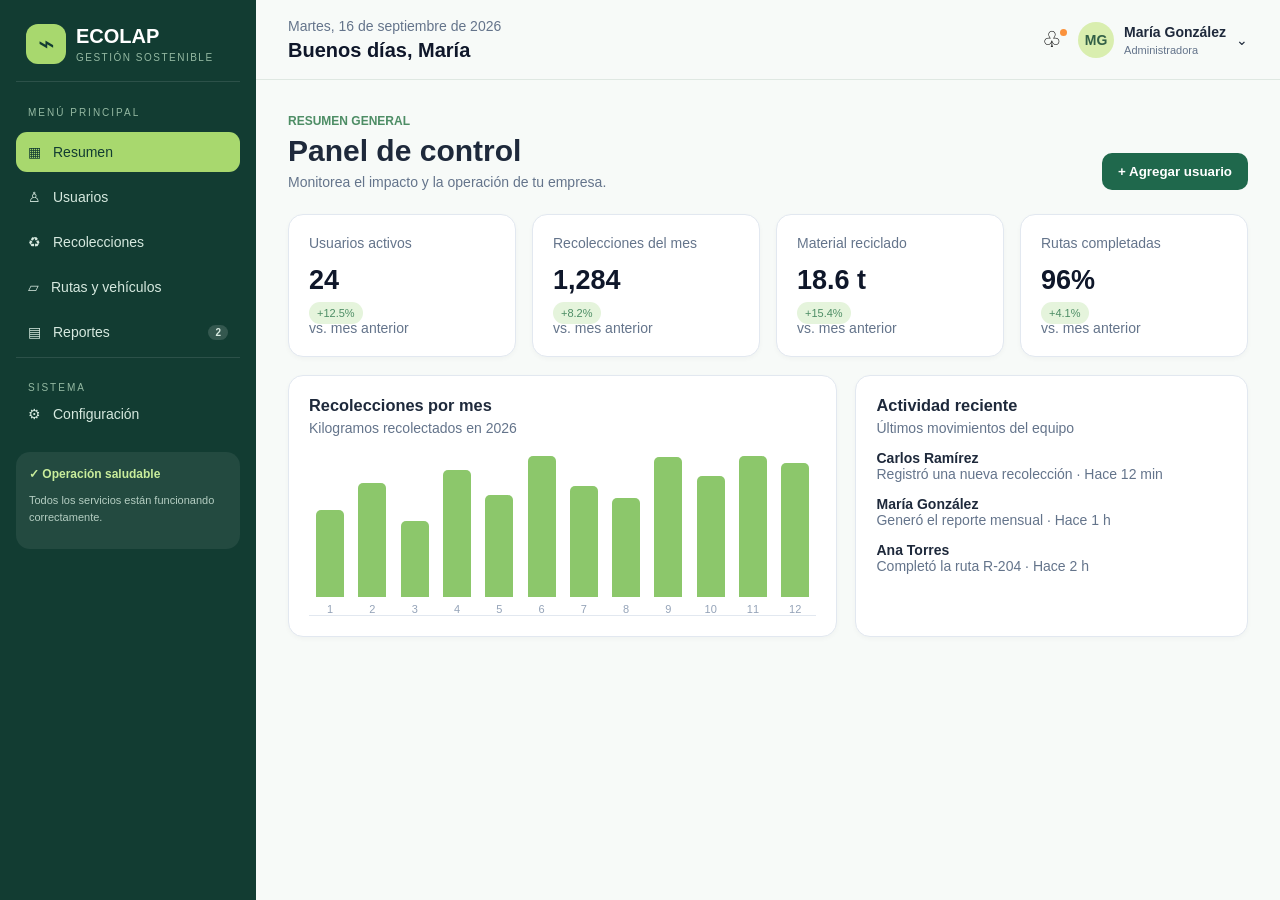
==== commit e3f237f4: "Add files via upload" ====
--- a/index.html
+++ b/index.html
@@ -1,229 +1,22 @@
-<!DOCTYPE html>
-<!-- Define el tipo de documento como HTML5 -->
+<!doctype html>
 <html lang="es">
-<!-- Idioma del documento: español -->
-
 <head>
-    <!-- Cabecera con metadatos del documento -->
-
-    <meta charset="UTF-8">
-    <!-- Codificación UTF-8 para caracteres especiales del español -->
-
-    <meta name="viewport" content="width=device-width, initial-scale=1.0">
-    <!-- Hace la página responsiva en dispositivos móviles -->
-
-    <meta name="description" content="ECOLAP - Plataforma integral para aprender, jugar y rastrear el reciclaje en tu ciudad.">
-    <!-- Descripción del sitio para SEO -->
-
-    <meta name="author" content="Equipo ECOLAP">
-    <meta name="keywords" content="ECOLAP, reciclaje, sostenibilidad, medio ambiente, economía circular">
-    <!-- Palabras clave para indexación en buscadores -->
-
-    <title>ECOLAP | Inicio - Transforma tu Huella Ambiental</title>
-    <!-- Título de la pestaña del navegador -->
-
-    <!-- Carga de Google Fonts Montserrat y Poppins -->
-    <link rel="preconnect" href="https://fonts.googleapis.com">
-    <link rel="preconnect" href="https://fonts.gstatic.com" crossorigin>
-    <link href="https://fonts.googleapis.com/css2?family=Montserrat:wght@300;400;500;600;700;800;900&family=Poppins:wght@300;400;500;600;700;800;900&display=swap" rel="stylesheet">
-
-    <!-- Enlace a la hoja de estilos externa styles.css (eco-tech glassmorphism) -->
-    <!-- Icono de la pestaña del navegador (favicon) con el logo oficial ECOLAP -->
-    <link rel="icon" type="image/png" href="../../../../../../Img/ecolap.png">
-    <link rel="apple-touch-icon" href="../../../../../../Img/ecolap.png">
-
-    <link rel="stylesheet" href="styles.css">
+  <meta charset="UTF-8">
+  <meta name="viewport" content="width=device-width, initial-scale=1.0">
+  <title>ECOLAP | Gestión sostenible</title>
+  <link rel="stylesheet" href="style.css">
 </head>
-
-<body class="ecolap-light">
-    <!-- Inicio del cuerpo del documento -->
-
-    <!-- ==========================================================
-         HEADER / BARRA DE NAVEGACIÓN ECOLAP
-         ========================================================== -->
-    <header class="ecolap-header">
-        <div class="container">
-            <nav class="ecolap-nav">
-                <a href="index.html" class="ecolap-logo">
-                    <div class="ecolap-logo-icon"><img src="../../../../../../Img/ecolap.png" alt="Logo ECOLAP" class="ecolap-logo-img"></div>
-                    <div class="ecolap-logo-text">ECO<span>LAP</span></div>
-                </a>
-                <ul class="ecolap-menu" id="ecolapMenu">
-                    <li><a href="index.html" class="active">Inicio</a></li>
-                    <li><a href="aprende.html">Aprende y Recicla</a></li>
-                    <li><a href="juegos.html">Juegos Eco</a></li>
-                    <li><a href="mapa.html">Ruta Recolectores</a></li>
-                    <li><a href="#registro" class="ecolap-cta-nav">Unirme a ECOLAP</a></li>
-                </ul>
-                <button class="ecolap-burger" id="ecolapBurger" aria-label="Menú ECOLAP">
-                    <span></span>
-                    <span></span>
-                    <span></span>
-                </button>
-            </nav>
-        </div>
-    </header>
-
-    <!-- ==========================================================
-         SECCIÓN HERO
-         ========================================================== -->
-    <section class="ecolap-hero" id="inicio">
-        <div class="container">
-            <div class="ecolap-hero-content">
-                <div class="ecolap-hero-text">
-                    <div class="ecolap-badge">
-                        <span class="ecolap-badge-dot"></span>
-                        Plataforma ECOLAP activa 2026
-                    </div>
-                    <h1>Bienvenido a <span>ECOLAP</span>: Transforma tu Huella Ambiental</h1>
-                    <p>La solución digital integral de ECOLAP para aprender, jugar y rastrear el reciclaje en tu ciudad.</p>
-                    <div class="ecolap-hero-buttons">
-                        <a href="#registro" class="ecolap-btn-primary">Unirme a ECOLAP <span>→</span></a>
-                        <a href="aprende.html" class="ecolap-btn-secondary">Explorar ECOLAP</a>
-                    </div>
-                </div>
-                <div class="ecolap-hero-stats">
-                    <div class="ecolap-stat-card">
-                        <div class="ecolap-stat-icon">♻️</div>
-                        <div class="ecolap-stat-number">+1.000</div>
-                        <div class="ecolap-stat-label">Toneladas gestionadas</div>
-                    </div>
-                    <div class="ecolap-stat-card">
-                        <div class="ecolap-stat-icon">🌍</div>
-                        <div class="ecolap-stat-number">+25K</div>
-                        <div class="ecolap-stat-label">Comunidad ECOLAP</div>
-                    </div>
-                    <div class="ecolap-stat-card">
-                        <div class="ecolap-stat-icon">📍</div>
-                        <div class="ecolap-stat-number">+150</div>
-                        <div class="ecolap-stat-label">Puntos de ruta</div>
-                    </div>
-                    <div class="ecolap-stat-card">
-                        <div class="ecolap-stat-icon">🌱</div>
-                        <div class="ecolap-stat-number">98%</div>
-                        <div class="ecolap-stat-label">Impacto positivo</div>
-                    </div>
-                </div>
-            </div>
-        </div>
-    </section>
-
-    <!-- ==========================================================
-         SECCIÓN DE MÓDULOS RESUMIDOS
-         ========================================================== -->
-    <section class="ecolap-section" id="modulos">
-        <div class="container">
-            <div class="ecolap-section-header">
-                <span class="ecolap-section-tag">Módulos de la plataforma ECOLAP</span>
-                <h2 class="ecolap-section-title">Tres formas de impactar con ECOLAP</h2>
-                <p class="ecolap-section-subtitle">ECOLAP integra aprendizaje, gamificación y rastreo en tiempo real para transformar tu relación con el reciclaje.</p>
-            </div>
-            <div class="ecolap-cards-grid">
-                <div class="ecolap-card">
-                    <div class="ecolap-card-icon">📚</div>
-                    <h3>Aprende y Recicla con ECOLAP</h3>
-                    <p>Domina el arte del reciclaje con las guías oficiales ECOLAP.</p>
-                    <a href="aprende.html" class="ecolap-card-link">Ir a Aprende ECOLAP <span>→</span></a>
-                </div>
-                <div class="ecolap-card">
-                    <div class="ecolap-card-icon">🎮</div>
-                    <h3>Juegos Educativos ECOLAP</h3>
-                    <p>Pon a prueba tus reflejos con ECOLAP Fast-Sorter y Misión Urbana.</p>
-                    <a href="juegos.html" class="ecolap-card-link">Jugar en ECOLAP <span>→</span></a>
-                </div>
-                <div class="ecolap-card">
-                    <div class="ecolap-card-icon">🗺️</div>
-                    <h3>Ruta de Recolectores ECOLAP</h3>
-                    <p>Sigue en tiempo real los camiones y recolectores ECOLAP.</p>
-                    <a href="mapa.html" class="ecolap-card-link">Ver Mapa ECOLAP <span>→</span></a>
-                </div>
-            </div>
-        </div>
-    </section>
-
-    <!-- ==========================================================
-         SECCIÓN DE REGISTRO
-         ========================================================== -->
-    <section class="ecolap-section" id="registro" style="background: var(--ecolap-gradiente-suave);">
-        <div class="container">
-            <div class="ecolap-section-header">
-                <span class="ecolap-section-tag">Únete a ECOLAP</span>
-                <h2 class="ecolap-section-title">Sé parte del cambio con ECOLAP</h2>
-                <p class="ecolap-section-subtitle">Regístrate gratis y empieza a transformar tu huella ambiental.</p>
-                <div class="ecolap-hero-buttons" style="justify-content: center; margin-top: 30px;">
-                    <a href="login.html" class="ecolap-btn-primary">Crear cuenta ECOLAP <span>→</span></a>
-                    <a href="#inicio" class="ecolap-btn-secondary">Volver arriba</a>
-                </div>
-            </div>
-        </div>
-    </section>
-
-    <!-- ==========================================================
-         FOOTER ECOLAP
-         ========================================================== -->
-    <footer class="ecolap-footer">
-        <div class="container">
-            <div class="ecolap-footer-content">
-                <div class="ecolap-footer-brand">
-                    <a href="index.html" class="ecolap-logo">
-                        <div class="ecolap-logo-icon"><img src="../../../../../../Img/ecolap.png" alt="Logo ECOLAP" class="ecolap-logo-img"></div>
-                        <div class="ecolap-logo-text">ECO<span>LAP</span></div>
-                    </a>
-                    <p>ECOLAP es la plataforma líder en gestión e incentivo del reciclaje.</p>
-                    <div class="ecolap-footer-social">
-                        <a href="#" class="ecolap-social-link" aria-label="Facebook ECOLAP">f</a>
-                        <a href="#" class="ecolap-social-link" aria-label="Twitter ECOLAP">𝕏</a>
-                        <a href="#" class="ecolap-social-link" aria-label="Instagram ECOLAP">📷</a>
-                        <a href="#" class="ecolap-social-link" aria-label="LinkedIn ECOLAP">in</a>
-                    </div>
-                </div>
-                <div class="ecolap-footer-col">
-                    <h4>ECOLAP</h4>
-                    <ul>
-                        <li><a href="index.html">Inicio</a></li>
-                        <li><a href="aprende.html">Aprende y Recicla</a></li>
-                        <li><a href="juegos.html">Juegos Eco</a></li>
-                        <li><a href="mapa.html">Ruta Recolectores</a></li>
-                    </ul>
-                </div>
-                <div class="ecolap-footer-col">
-                    <h4>Recursos</h4>
-                    <ul>
-                        <li><a href="#">Guías ECOLAP</a></li>
-                        <li><a href="#">Manuales</a></li>
-                        <li><a href="#">Investigación</a></li>
-                        <li><a href="#">Blog Verde</a></li>
-                    </ul>
-                </div>
-                <div class="ecolap-footer-col">
-                    <h4>Contacto</h4>
-                    <ul>
-                        <li><a href="mailto:contacto@ecolap.com">contacto@ecolap.com</a></li>
-                        <li><a href="#">Soporte ECOLAP</a></li>
-                        <li><a href="#">Alianzas</a></li>
-                        <li><a href="#">Prensa</a></li>
-                    </ul>
-                </div>
-            </div>
-            <div class="ecolap-footer-bottom">
-                <p>© 2026 <span>ECOLAP</span>. Todos los derechos reservados.</p>
-                <p>Desarrollado con 💚 para la <span>propuesta oficial ECOLAP</span></p>
-            </div>
-        </div>
-    </footer>
-
-    <!-- ==========================================================
-         NOTA (versión App Móvil): El banner promocional de
-         descarga ("¡Lleva a ECOLAP en tu bolsillo!") se omite
-         aquí a propósito: el usuario ya está dentro de la app
-         instalada. Dicho banner solo existe en la versión Web.
-         ========================================================== -->
-
-    <!-- ==========================================================
-         SCRIPT JAVASCRIPT compartido (app.js)
-         Controla: menú móvil, animaciones, header, etc.
-         ========================================================== -->
-    <script src="app.js"></script>
+<body>
+  <aside class="sidebar" id="sidebar">
+    <div class="brand"><span class="brand-mark">⌁</span><div><strong>ECOLAP</strong><small>GESTIÓN SOSTENIBLE</small></div><button class="close-menu" id="closeMenu">×</button></div>
+    <nav><span class="nav-label">MENÚ PRINCIPAL</span><button class="nav-item active" data-view="resumen">▦ <span>Resumen</span></button><button class="nav-item" data-view="usuarios">♙ <span>Usuarios</span></button><button class="nav-item" data-view="recolecciones">♻ <span>Recolecciones</span></button><button class="nav-item" data-view="rutas">▱ <span>Rutas y vehículos</span></button><button class="nav-item" data-view="reportes">▤ <span>Reportes</span><b>2</b></button><div class="nav-bottom"><span class="nav-label">SISTEMA</span><button class="nav-item">⚙ <span>Configuración</span></button></div></nav>
+    <div class="health"><strong>✓ Operación saludable</strong><p>Todos los servicios están funcionando correctamente.</p></div>
+  </aside>
+  <main class="content">
+    <header><div class="header-left"><button class="menu-button" id="openMenu">☰</button><div><p>Martes, 16 de septiembre de 2026</p><h1 id="pageTitle">Buenos días, María</h1></div></div><div class="profile"><button class="bell" id="notifications">♧<i></i></button><span class="avatar">MG</span><div><strong>María González</strong><small>Administradora</small></div><span>⌄</span></div><div class="notice" id="notice">Tienes 2 reportes listos para revisar.</div></header>
+    <section id="app" class="page"></section>
+  </main>
+  <div class="modal-backdrop hidden" id="modal"><form class="modal"><button type="button" class="modal-close" id="closeModal">×</button><span class="eyebrow">EQUIPO ECOLAP</span><h2>Agregar usuario</h2><p>Crea un acceso para tu equipo ECOLAP.</p><label>Nombre completo<input id="userName" required placeholder="Ej. Laura Pérez"></label><label>Correo electrónico<input id="userEmail" type="email" required placeholder="nombre@ecolap.co"></label><label>Tipo de cargo<select id="userRole"><option>Recolector</option><option>Supervisor</option><option>Administrador</option></select></label><button class="primary" type="submit">+ Guardar usuario</button></form></div>
+  <script src="script.js"></script>
 </body>
-
 </html>
--- a/style.css
+++ b/style.css
@@ -0,0 +1 @@
+*{box-sizing:border-box}body{margin:0;background:#f7faf8;color:#1e293b;font:14px Arial,sans-serif}.sidebar{position:fixed;inset:0 auto 0 0;width:256px;background:#123c32;color:#fff;padding:24px 16px;display:flex;flex-direction:column}.brand{height:58px;display:flex;align-items:center;gap:10px;border-bottom:1px solid #ffffff1c;padding:0 10px 18px}.brand-mark{display:grid;place-items:center;width:40px;height:40px;background:#a8d86e;color:#123c32;border-radius:12px;font-size:28px}.brand strong{display:block;font-size:20px}.brand small,.profile small{display:block;color:#94b9a2;font-size:10px;letter-spacing:1.5px;margin-top:4px}.close-menu{display:none;margin-left:auto;background:none;border:0;color:#fff;font-size:24px}nav{display:flex;flex-direction:column;gap:5px;padding-top:25px}.nav-label{font-size:10px;letter-spacing:2px;color:#94b9a2;padding:0 12px 9px}.nav-item{border:0;background:none;color:#d6e9df;text-align:left;padding:12px;border-radius:11px;display:flex;align-items:center;gap:12px;font-size:14px;cursor:pointer}.nav-item:hover,.nav-item.active{background:#a8d86e;color:#123c32}.nav-item b{margin-left:auto;background:#ffffff25;border-radius:10px;padding:2px 7px;font-size:10px}.nav-bottom{border-top:1px solid #ffffff1c;padding-top:20px;margin-top:auto}.health{background:#ffffff12;border-radius:14px;padding:13px;margin-top:18px}.health strong{color:#c9ed9b;font-size:12px}.health p{color:#b5cec2;font-size:11px;line-height:1.5}.content{margin-left:256px}header{height:80px;border-bottom:1px solid #dfe8e2;background:#f7faf8ee;backdrop-filter:blur(10px);display:flex;align-items:center;justify-content:space-between;padding:0 32px;position:relative}.header-left{display:flex;align-items:center;gap:12px}.header-left p{margin:0 0 5px;color:#64748b}.header-left h1{font-size:20px;margin:0;color:#0f172a}.menu-button{display:none;border:0;background:none;font-size:22px}.profile{display:flex;align-items:center;gap:10px}.bell{border:0;background:none;font-size:22px;position:relative;cursor:pointer}.bell i{position:absolute;right:1px;top:3px;width:7px;height:7px;background:#fb923c;border-radius:50%}.avatar{display:grid;place-items:center;width:36px;height:36px;background:#d9eeaf;border-radius:50%;font-weight:bold;color:#326047}.profile small{letter-spacing:0;color:#64748b;font-size:11px}.notice{display:none;position:absolute;right:30px;top:66px;background:#fff;border:1px solid #e2e8f0;padding:16px;border-radius:12px;box-shadow:0 10px 25px #0002;z-index:3}.page{max-width:1440px;margin:auto;padding:32px}.eyebrow{color:#4d8d65;font-size:12px;font-weight:bold}.page-head{display:flex;justify-content:space-between;align-items:end;gap:16px;margin-bottom:24px}.page h2{font-size:30px;margin:6px 0}.muted{color:#64748b;margin:0}.primary{border:0;background:#1f684c;color:#fff;padding:11px 16px;border-radius:10px;font-weight:bold;cursor:pointer}.primary:hover{background:#174d3a}.cards{display:grid;grid-template-columns:repeat(4,1fr);gap:16px}.card,.panel{background:#fff;border:1px solid #e2e8f0;border-radius:15px;padding:20px;box-shadow:0 2px 5px #00000008}.card p{color:#64748b;margin:0}.card strong{font-size:27px;display:block;margin:14px 0 8px;color:#0f172a}.trend{color:#4d8d65;background:#e5f4dc;border-radius:20px;padding:5px 8px;font-size:11px}.grid{display:grid;grid-template-columns:1.4fr 1fr;gap:18px;margin-top:18px}.panel h3{margin:0 0 5px}.bars{display:flex;align-items:end;justify-content:space-around;height:180px;border-bottom:1px solid #e2e8f0;padding-top:20px}.bar{width:28px;background:#8cc76b;border-radius:5px 5px 0 0}.bar-wrap{height:100%;display:flex;flex-direction:column;justify-content:end;align-items:center;gap:6px;color:#94a3b8;font-size:11px}.table-wrap{overflow:auto}.toolbar{display:flex;justify-content:space-between;gap:12px;margin-bottom:18px}.search{padding:11px 14px;border:1px solid #dbe5de;border-radius:10px;min-width:250px}.table{width:100%;border-collapse:collapse}.table th,.table td{text-align:left;padding:15px;border-bottom:1px solid #edf2ef}.table th{font-size:11px;color:#94a3b8;text-transform:uppercase}.badge{background:#e5f4dc;color:#4d8d65;padding:5px 9px;border-radius:15px;font-size:11px}.report-grid{display:grid;grid-template-columns:repeat(3,1fr);gap:16px}.report-value{font-size:30px;color:#1f684c;font-weight:bold;margin:13px 0}.progress{height:11px;background:#edf2ef;border-radius:9px;margin-top:8px}.progress span{height:100%;display:block;background:#8cc76b;border-radius:9px}.hidden{display:none!important}.modal-backdrop{position:fixed;inset:0;background:#0f172a88;display:grid;place-items:center;padding:18px;z-index:10}.modal{background:#fff;border-radius:18px;padding:26px;max-width:430px;width:100%;position:relative}.modal h2{margin:7px 0}.modal p{color:#64748b;margin-top:0}.modal-close{position:absolute;right:18px;top:15px;border:0;background:none;font-size:24px;color:#64748b}.modal label{display:block;font-weight:bold;margin-top:15px}.modal input,.modal select{width:100%;padding:11px;margin-top:7px;border:1px solid #dbe5de;border-radius:9px;background:white}.modal .primary{width:100%;margin-top:20px}@media(max-width:800px){.sidebar{transform:translateX(-100%);z-index:8;transition:.2s}.sidebar.open{transform:translateX(0)}.close-menu,.menu-button{display:block}.content{margin-left:0}header{padding:0 18px}.profile>div,.profile>span:last-child{display:none}.page{padding:24px 18px}.cards,.report-grid{grid-template-columns:repeat(2,1fr)}.grid{grid-template-columns:1fr}.page-head{align-items:start;flex-direction:column}.toolbar{flex-direction:column}.search{min-width:0;width:100%}}@media(max-width:480px){.cards,.report-grid{grid-template-columns:1fr}.header-left h1{font-size:16px}.header-left p{font-size:11px}.page h2{font-size:25px}}
